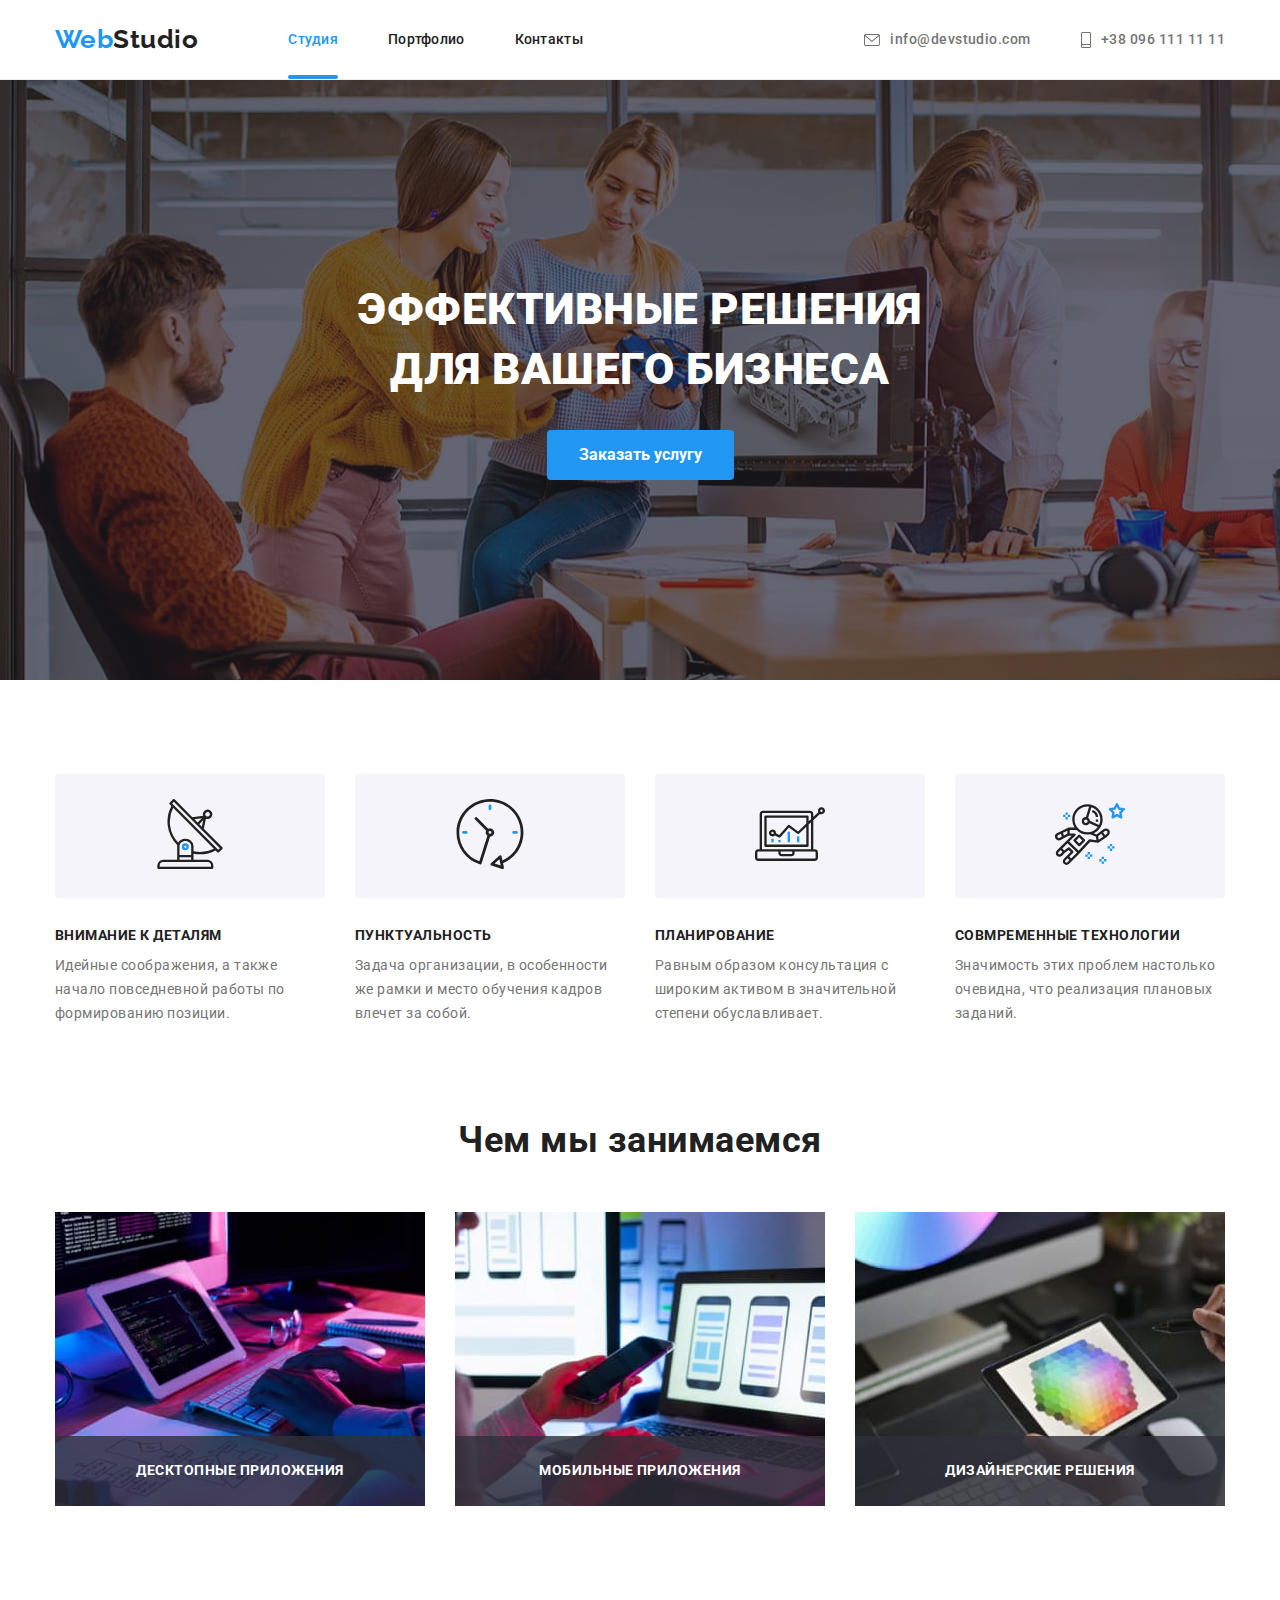
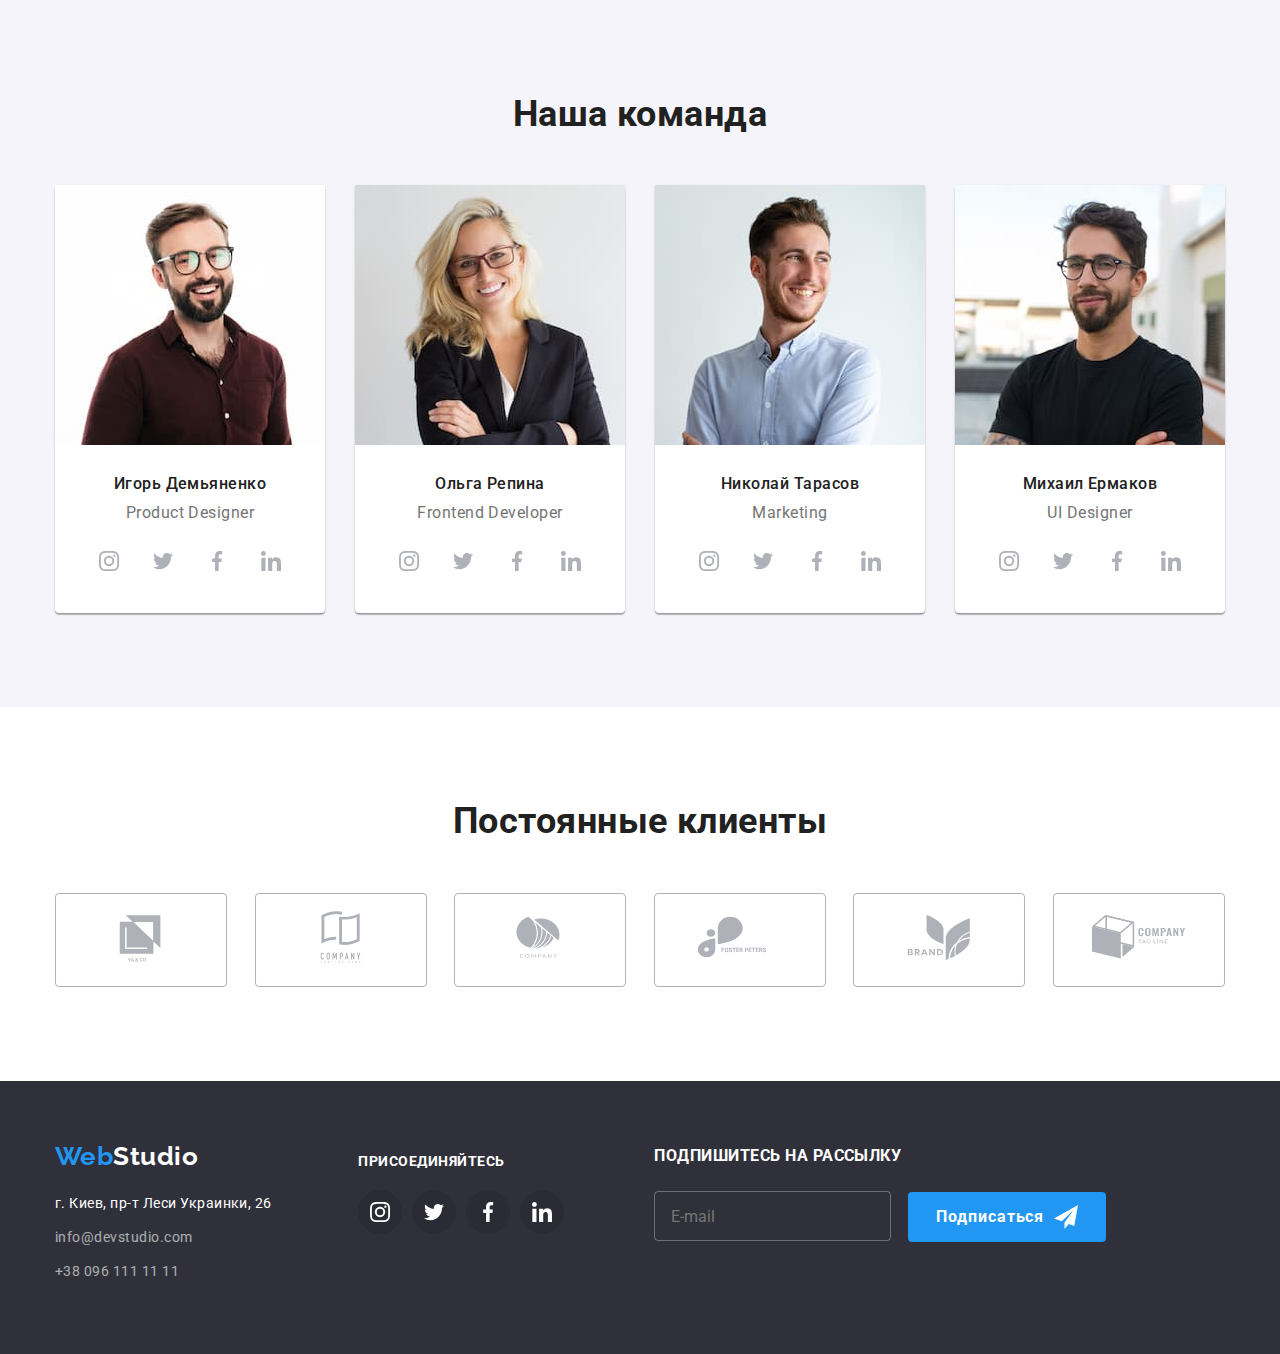
==== index.html @ 50e855e6 "first save" ====
<!DOCTYPE html>
<html lang="en">
  <head>
    <meta charset="UTF-8" />
    <meta http-equiv="X-UA-Compatible" content="IE=edge" />
    <meta name="viewport" content="width=device-width, initial-scale=1.0" />
    <title>WebStudio</title>
    <link
      rel="stylesheet"
      href="https://cdnjs.cloudflare.com/ajax/libs/modern-normalize/1.0.0/modern-normalize.css"
    />
    <link rel="preconnect" href="https://fonts.gstatic.com" />
    <link
      href="https://fonts.googleapis.com/css2?family=Raleway:wght@700&family=Roboto:wght@400;500;700;900&display=swap"
      rel="stylesheet"
    />
    <link rel="stylesheet" href="./css/styles.css" />
  </head>

  <body>
    <!--головна частина-->
    <header class="header-line">
      <div class="container main-menu">
        <a class="logo" href="#"><span class="web">Web</span>Studio</a>
        <nav class="menu">
          <ul class="list">
            <li class="item">
              <a href="./index.html" class="link active">Студия</a>
            </li>
            <li class="item">
              <a href="./portfolio.html" class="link">Портфолио</a>
            </li>
            <li class="item"><a href="#" class="link">Контакты</a></li>
          </ul>
        </nav>
        <div class="auth-menu">
          <ul class="list">
            <li class="item contact-icon">
              <a href="mailto:info@devstudio.com" class="contacts">
                <svg class="mail-icon">
                <use href="./img/icons.svg#mail"></use>
              </svg>
                info@devstudio.com</a
              >
            </li>
            <li class="item contact-icon">
              <a href="tel:+380961111111" class="contacts">
                <svg class="phone-icon">
                <use href="./img/icons.svg#smartphone"></use>
              </svg>
                +38 096 111 11 11</a
              >
            </li>
          </ul>
        </div>
      </div>
    </header>
    <!--основний блок-->
    <main>
      <section class="business">
        <div class="container ">
          <h1 class="business-title">
            Эффективные решения<br />для вашего бизнеса
          </h1>
          <button data-modal-open type="button" class="button">Заказать услугу</button>
        </div>
      </section>
      <section class="section specifics">
        <div class="container">
          <ul class="list">
            <li class="item">
              <div class="specifics-block">
                <svg class="specifics-icon">
                  <use href="./img/icons.svg#antenna-1"></use>
                </svg>
              </div>
              <h3 class="specifics-title">Внимание к деталям</h3>
              <p class="specifics-subtext">
                Идейные соображения, а также начало повседневной работы по
                формированию позиции.
              </p>
            </li>
            <li class="item">
              <div class="specifics-block">
                <svg class="specifics-icon">
                  <use href="./img/icons.svg#clock-1"></use>
                </svg>
              </div>
              <h3 class="specifics-title">Пунктуальность</h3>
              <p class="specifics-subtext">
                Задача организации, в особенности же рамки и место обучения
                кадров влечет за собой.
              </p>
            </li>
            <li class="item">
              <div class="specifics-block">
                <svg class="specifics-icon">
                  <use href="./img/icons.svg#diagram-1"></use>
                </svg>
              </div>
              <h3 class="specifics-title">Планирование</h3>
              <p class="specifics-subtext">
                Равным образом консультация с широким активом в значительной
                степени обуславливает.
              </p>
            </li>
            <li class="item">
              <div class="specifics-block">
                <svg class="specifics-icon">
                  <use href="./img/icons.svg#astronaut1"></use>
                </svg>
              </div>
              <h3 class="specifics-title">Совмременные технологии</h3>
              <p class="specifics-subtext">
                Значимость этих проблем настолько очевидна, что реализация
                плановых заданий.
              </p>
            </li>
          </ul>
        </div>
      </section>
      <!-- Чем занимаемся -->
      <section class="section">
        <div class="container">
          <h2 class="subhead">Чем мы занимаемся</h2>
          <ul class="list activity">
            <li class="item activity-block">
              <a href="#" class="link ">
                <img src="./img/studio/img.jpg" alt="pc" width="370" />
                <p class="activity-content">Десктопные приложения</p>
              </a>
            </li>
            <li class="item activity-block">
              <a href="#"
                ><img src="./img/studio/img(1).jpg" alt="smart" width="370" />
                <p class="activity-content">Мобильные приложения</p>
              </a>
            </li>
            <li class="item activity-block">
              <a href="#"
                ><img src="./img/studio/img(2).jpg" alt="ipad" width="370" />
                <p class="activity-content">Дизайнерские решения</p>
              </a>
            </li>
          </ul>
        </div>
      </section>
      <!--команда-->
      <section class="section team">
        <div class="container">
          <h2 class="subhead">Наша команда</h2>
          <ul class="list">
            <li class="item">
              <img
                src="./img/studio/gosha.jpg"
                alt="Игорь Демьяненко"
                width="270"
              />
              <h3 class="name-player">Игорь Демьяненко</h3>
              <p class="profession">Product Designer</p>
              <ul class="list team-network">
                <li class="player-network">
                  <a href="#" class="link-icon">
                    <svg class="icon-network">
                      <use href="./img/icons.svg#instagram"></use>
                    </svg>
                  </a>
                </li>
                <li class="player-network">
                  <a href="#" class="link-icon">
                    <svg class="icon-network">
                      <use href="./img/icons.svg#twitter"></use>
                    </svg>
                  </a>
                </li>
                <li class="player-network">
                  <a href="#" class="link-icon">
                    <svg class="icon-network">
                      <use href="./img/icons.svg#facebook"></use>
                    </svg>
                  </a>
                </li>
                <li class="player-network">
                  <a href="#" class="link-icon">
                    <svg class="icon-network">
                      <use href="./img/icons.svg#linkedin"></use>
                    </svg>
                    </a>
                </li>
              </ul>
            </li>
            <li class="item">
              <img src="./img/studio/olga.jpg" alt="Ольга Репина" width="270" />
              <h3 class="name-player">Ольга Репина</h3>
              <p class="profession">Frontend Developer</p>
              <ul class="list team-network">
                <li class="player-network">
                  <a href="#" class="link-icon">
                    <svg class="icon-network">
                      <use href="./img/icons.svg#instagram"></use>
                    </svg>
                  </a>
                </li>
                <li class="player-network">
                  <a href="#" class="link-icon">
                    <svg class="icon-network">
                      <use href="./img/icons.svg#twitter"></use>
                    </svg>
                  </a>
                </li>
                <li class="player-network">
                  <a href="#" class="link-icon">
                    <svg class="icon-network">
                      <use href="./img/icons.svg#facebook"></use>
                    </svg>
                  </a>
                </li>
                <li class="player-network">
                  <a href="#" class="link-icon">
                    <svg class="icon-network">
                      <use href="./img/icons.svg#linkedin"></use>
                    </svg>
                    </a>
                </li>
              </ul>
            </li>
            <li class="item">
              <img
                src="./img/studio/nikolay.jpg"
                alt="Николай Тарасов"
                width="270"
              />
              <h3 class="name-player">Николай Тарасов</h3>
              <p class="profession">Marketing</p>
              <ul class="list team-network">
                <li class="player-network">
                  <a href="#" class="link-icon">
                    <svg class="icon-network">
                      <use href="./img/icons.svg#instagram"></use>
                    </svg>
                  </a>
                </li>
                <li class="player-network">
                  <a href="#" class="link-icon">
                    <svg class="icon-network">
                      <use href="./img/icons.svg#twitter"></use>
                    </svg>
                  </a>
                </li>
                <li class="player-network">
                  <a href="#" class="link-icon">
                    <svg class="icon-network">
                      <use href="./img/icons.svg#facebook"></use>
                    </svg>
                  </a>
                </li>
                <li class="player-network">
                  <a href="#" class="link-icon">
                    <svg class="icon-network">
                      <use href="./img/icons.svg#linkedin"></use>
                    </svg>
                    </a>
                </li>
              </ul>
            </li>
            <li class="item">
              <img
                src="./img/studio/mikhail.jpg"
                alt="Михаил Ермаков"
                width="270"
              />
              <h3 class="name-player">Михаил Ермаков</h3>
              <p class="profession">UI Designer</p>
              <ul class="list team-network">
                <li class="player-network">
                  <a href="#" class="link-icon">
                    <svg class="icon-network">
                      <use href="./img/icons.svg#instagram"></use>
                    </svg>
                  </a>
                </li>
                <li class="player-network">
                  <a href="#" class="link-icon">
                    <svg class="icon-network">
                      <use href="./img/icons.svg#twitter"></use>
                    </svg>
                  </a>
                </li>
                <li class="player-network">
                  <a href="#" class="link-icon">
                    <svg class="icon-network">
                      <use href="./img/icons.svg#facebook"></use>
                    </svg>
                  </a>
                </li>
                <li class="player-network">
                  <a href="#" class="link-icon">
                    <svg class="icon-network">
                      <use href="./img/icons.svg#linkedin"></use>
                    </svg>
                    </a>
                </li>
              </ul>
            </li>
          </ul>
        </div>
      </section>
      <!-- парнтеры -->
      <section class="section">
        <h2 class="subhead">Постоянные клиенты</h2>
        <div class="container">
          <ul class="list partners">
            <li class="partners-box">
              <a href="#" class="partners-link-icon">
                <svg class="partners-icon">
                  <use href="./img/icons.svg#yaco"></use>
                </svg>
              </a>
            </li>
            <li class="partners-box">
              <a href="#" class="partners-link-icon">
                <svg class="partners-icon">
                  <use href="./img/icons.svg#companytag"></use>
                </svg>
              </a>
            </li>
            <li class="partners-box">
              <a href="#" class="partners-link-icon">
                <svg class="partners-icon">
                  <use href="./img/icons.svg#company"></use>
                </svg>
              </a>
            </li>
            <li class="partners-box">
              <a href="#" class="partners-link-icon">
                <svg class="partners-icon">
                  <use href="./img/icons.svg#foster"></use>
                </svg>
              </a>
            </li>
            <li class="partners-box">
              <a href="#" class="partners-link-icon">
                <svg class="partners-icon">
                  <use href="./img/icons.svg#brand"></use>
                </svg>
              </a>
            </li>
            <li class="partners-box">
              <a href="#" class="partners-link-icon">
                <svg class="partners-icon">
                  <use href="./img/icons.svg#tagline"></use>
                </svg>
              </a>
            </li>
          </ul>
        </div>
      </section>
    </main>
    <footer class="footer">
      <div class="container">
        <div class="footer-address">
        <a class="logo" href="#"
          ><span class="web">Web</span><span class="studio">Studio</span>
        </a>
        <address class="address">
          <p>г. Киев, пр-т Леси Украинки, 26</p>
        </address>
        <ul class="list">
          <li class="item">
            <a href="mailto:info@devstudio.com" class="footer-contacts"
              >info@devstudio.com</a
            >
          </li>
          <li class="item">
            <a href="tel:+380961111111" class="footer-contacts"
              >+38 096 111 11 11</a
            >
          </li>
        </ul>
      </div>
      <div class="footer-icon">
        <h5 class="footer-subhead">Присоединяйтесь</h3>
          <ul class="list footer-network">
            <li class="footer-box">
              <a href="#" class="footer-link-icon">
            <svg class="icon-network">
              <use href="./img/icons.svg#instagram"></use>
            </svg>
          </a>
            </li>
            <li class="footer-box">
              <a href="#" class="footer-link-icon">
            <svg class="icon-network">
              <use href="./img/icons.svg#twitter"></use>
            </svg>
          </a>
            </li>
            <li class="footer-box">
              <a href="#" class="footer-link-icon">
            <svg class="icon-network">
              <use href="./img/icons.svg#facebook"></use>
            </svg>
          </a>
            </li>
            <li class="footer-box">
              <a href="#" class="footer-link-icon">
            <svg class="footer-icon-network">
              <use href="./img/icons.svg#linkedin"></use>
            </svg>
          </a>
            </li>
          </ul>
         </div>
         <form class="footer-form">
           <h3 class="footer-form-title">Подпишитесь на рассылку</h3>
           <input type="text" name="subscribe" placeholder="E-mail" class="footer-input">
           <button type="submit" class="footer-button">Подписаться
             <svg class="footer-button-icon">
               <use href="./img/icons.svg#icon-send"></use>
             </svg>
           </button>
         </form>
      </div>
    </footer>
    <!-- Modal Window -->
    <div class="backdrop is-hidden" data-modal>
      <div class="modal">
        <button data-modal-close type="button" class="modal-button">
          <svg class="modal-icon">
          <use href="./img/icons.svg#icon-close"></use>
          </svg>
        </button>
      
      <form class="form">
        <h3 class="form-title">Оставьте свои данные, мы вам перезвоним</h3>
        <div class="form-field">
        <label for="name" class="form-label">Имя</label>
        <input type="text" name="Имя" id="name" class="form-input" required>
        <span class="form-img">
          <svg class="form-icon">
            <use href="./img/icons.svg#form-person"></use>
          </svg>
        </span>
        </div>
        <div class="form-field">
          <label for="phone" class="form-label">Телефон</label>
        <input type="tel" name="Телефон" id="phone" class="form-input" required>
        <span class="form-img">
          <svg class="form-icon">
            <use href="./img/icons.svg#form-phone"></use>
          </svg>
        </span>
        </div>
        <div class="form-field">      
         <label for="email" class="form-label">Почта</label>
        <input type="email" name="Почта" id="email" class="form-input" required>
        <span class="form-img">
          <svg class="form-icon">
            <use href="./img/icons.svg#form-email"></use>
          </svg>
        </span>
        </div>
        <div class="form-field">
          <label for="comments" class="form-label">Комментарий</label>
         <textarea name="comments" id="comments" rows="5" placeholder="Введите текст" class="form-textarea"></textarea> 
        </div>
        <div class="form-checkbox">
          <label class="mailing">
          <input type="checkbox" class="checkbox" required>
          <span class="img-check">
          <svg class="icon-check">
            <use href="./img/icons.svg#icon-check"></use>
          </svg></span>
            Соглашаюсь с рассылкой и принимаю &nbsp;
          </label>
          <a href="#" class="contract">Условия договора</a>
        </div>
        <div class="form-button">
        <button type="submit" class="form-submit">Отправить</button>
      </div>
        </div>
      </form>
    </div>
    <script src="./js/modal.js"></script>
  </body>
</html>
---- css/styles.css ----
:root {
  --primary-text-color: #212121;
  --secondary-text-color: #757575;
  --third-color: #2196f3;
  --auxiliary-color: #f5f4fa;
  --background-color: #2f303a;
  --cheaf-color: #ffffff;
  --header-line: #eeeeee;
  --box-shadow: 0px 1px 3px rgba(0, 0, 0, 0.12), 0px 1px 1px rgba(0, 0, 0, 0.14),
    0px 2px 1px rgba(0, 0, 0, 0.2);
  --icons-color: #afb1b8;
  --form-border: rgba(33, 33, 33, 0.2);
}
body {
  background-color: var(--cheaf-color);
  color: var(--primary-text-color);
  font-family: Roboto, sans-serif;
  letter-spacing: 0.03em;
}
h1,
h2,
h3,
h4,
h5,
p {
  padding: 0;
  margin: 0;
}
img {
  display: block;
}
.header-line {
  border-bottom: 1px solid var(--header-line);
  padding-top: 24px;
  padding-bottom: 24px;
}

.list {
  padding: 0;
  margin: 0;
  list-style: none;
}
.container {
  padding-right: 15px;
  padding-left: 15px;
  width: 1200px;
  margin: 0 auto;

  /* outline: 2px solid red; */
}
/* heder */
.main-menu {
  display: flex;
  align-items: center;
}
.logo {
  margin-right: 90px;
  font-family: Raleway, sans-serif;
  color: var(--primary-text-color);
  font-size: 26px;
  font-weight: 700;
  line-height: 1.2;
  text-decoration: none;
}
.web {
  color: var(--third-color);
}
.menu .list,
.auth-menu .list {
  display: flex;
}
.menu .item,
.auth-menu .item:not(:last-child) {
  margin-right: 50px;
}

.auth-menu {
  margin-left: auto;
}
.menu .link {
  position: relative;
  padding-bottom: 32px;

  color: var(--primary-text-color);
  font-weight: 500;
  font-size: 14px;
  line-height: 1.14;
  letter-spacing: 0.02em;
  text-decoration: none;

  transition: color 250ms cubic-bezier(0.4, 0, 0.2, 1);
}
.menu .link:hover,
.menu .link:focus {
  color: var(--third-color);
}
.menu .active {
  color: var(--third-color);
}

.menu .active::after {
  display: block;
  position: absolute;
  bottom: 0;
  left: 0px;

  content: "";
  width: 100%;
  height: 4px;
  background-color: var(--third-color);
  border-radius: 2px;
}
.contacts {
  display: flex;
  align-items: center;
  color: var(--secondary-text-color);
  font-weight: 500;
  font-size: 14px;
  line-height: 1.14;
  letter-spacing: 0.02;
  text-decoration: none;
  transition: color 250ms cubic-bezier(0.4, 0, 0.2, 1);
}
.contacts:hover,
.contacts:focus {
  color: var(--third-color);
}
.contact-icon {
  display: flex;
  fill: var(--secondary-text-color);
}
.mail-icon {
  display: block;
  margin-right: 10px;
  width: 16px;
  height: 12px;
}
.phone-icon {
  display: block;
  margin-right: 10px;
  width: 10px;
  height: 16px;
}
.contact-icon .contacts:hover,
.contact-icon .contacts:focus {
  fill: var(--third-color);
}
/* Footer end */
/* main section */
/* Business section */
.business {
  padding-top: 200px;
  padding-bottom: 200px;
  background-color: var(--background-color);
  text-align: center;
  background-image: linear-gradient(
      rgba(47, 48, 58, 0.4),
      rgba(47, 48, 58, 0.4)
    ),
    url("../img/studio/hero.jpg");
  background-size: cover;
  max-width: 1600px;
  margin: auto;
}
.business-title {
  color: var(--cheaf-color);
  font-weight: 900;
  font-size: 44px;
  line-height: 1.36;
  text-transform: uppercase;
  padding-bottom: 30px;
}

.button {
  padding: 10px 32px;
  color: var(--cheaf-color);
  background-color: var(--third-color);
  font-weight: 700;
  font-size: 16px;
  line-height: 1.87;
  cursor: pointer;
  border: none;
  border-radius: 4px;
}
/* Business section end */
.section {
  padding-top: 94px;
  padding-bottom: 94px;
}
.section ul {
  display: flex;
}

.section .item:not(:last-child) {
  margin-right: 30px;
}
/* Specifics */
.specifics {
  margin-bottom: -94px;
}
.specifics-block {
  display: block;
  background-color: var(--auxiliary-color);
  text-align: center;
  border-radius: 4px;
  padding: 25px 100px;
  margin-bottom: 30px;
}
.specifics-icon {
  width: 70px;
  height: 70px;
}

.specifics-title {
  padding-bottom: 10px;
  font-size: 14px;
  line-height: 1.14;
  text-transform: uppercase;
}
.specifics-subtext {
  color: var(--secondary-text-color);
  font-size: 14px;
  line-height: 1.71;
}
/* Specifics end */
/* Activity section */
.activity .link {
  margin: 0;
  padding: 0;
  text-decoration: none;
}
.activity {
}
.activity-block {
  position: relative;
}
.activity-content {
  display: block;
  position: absolute;
  bottom: 0;
  left: 0;
  width: 100%;

  background-color: rgba(47, 48, 58, 0.8);
  color: var(--cheaf-color);
  font-weight: 700;
  font-size: 14px;
  line-height: 1.14;

  text-transform: uppercase;
  text-align: center;
  padding-top: 27px;
  padding-bottom: 27px;
}

.subhead {
  font-size: 36px;
  line-height: 1.16;
  text-align: center;
  margin-bottom: 50px;
}
/* Team */
.team {
  background-color: var(--auxiliary-color);
}
.team .item {
  background-color: var(--cheaf-color);
  box-shadow: var(--box-shadow);

  border-radius: 4px;
}

.name-player {
  padding-top: 30px;
  padding-bottom: 10px;
  font-weight: 500;
  font-size: 16px;
  line-height: 1.18;
  text-align: center;
}
.profession {
  padding-bottom: 16px;

  color: var(--secondary-text-color);
  font-size: 16px;
  line-height: 1.18;
  text-align: center;
}
.team-network {
  margin-left: 32px;
  margin-right: 32px;
  margin-bottom: 30px;
  justify-content: space-between;
}
.player-network {
  display: flex;
}

.icon-network {
  width: 20px;
  height: 20px;
  margin: 12px;
}
.player-network .link-icon:hover,
.player-network .link-icon:focus {
  background-color: var(--third-color);
  fill: var(--cheaf-color);
}
.link-icon {
  display: block;
  text-decoration: none;
  width: 44px;
  height: 44px;
  border-radius: 50%;
  fill: var(--icons-color);
  transition: background-color 250ms cubic-bezier(0.4, 0, 0.2, 1),
    fill 250ms cubic-bezier(0.4, 0, 0.2, 1);
}

/* Team end */
/* Partners */
.partners {
  justify-content: space-between;
}
.partners-box {
  border: 1px solid var(--icons-color);
  border-radius: 4px;
}
.partners-icon {
  width: 106px;
  height: 60px;
}
.partners-box .partners-link-icon:hover,
.partners-box .partners-link-icon:focus {
  fill: var(--third-color);
}
.partners-link-icon {
  display: block;
  text-decoration: none;
  fill: var(--icons-color);
  padding: 14px 32px;
  transition: fill 250ms cubic-bezier(0.4, 0, 0.2, 1);
}
/* END partners */
/* footer */
.footer {
  background-color: var(--background-color);
}
.footer .container {
  display: flex;
  padding-top: 60px;
  padding-bottom: 60px;
}
.footer-adderess {
}
.footer .item {
  padding-bottom: 10px;
}
.footer-contacts {
  color: var(--cheaf-color);
  opacity: 0.6;
  font-size: 14px;
  line-height: 1.71;
  text-decoration: none;
}
.address {
  padding-top: 20px;
  padding-bottom: 10px;
  font-style: normal;
  color: var(--cheaf-color);
  font-size: 14px;
  line-height: 1.71;
  text-decoration: none;
}
.studio {
  color: var(--cheaf-color);
}
.footer-icon {
  margin-top: 12px;
  margin-left: 70px;
}
.footer-subhead {
  color: var(--cheaf-color);
  font-size: 14px;
  line-height: 1.17;
  margin-bottom: 20px;
  text-transform: uppercase;
}
.footer-network {
  display: flex;
  justify-content: space-between;
}
.footer-box {
  width: 44px;
  height: 44px;
  border-radius: 50%;
  background-color: rgba(0, 0, 0, 0.1);
  fill: var(--cheaf-color);
}
.footer-box:not(:last-child) {
  margin-right: 10px;
}
.footer-icon-network {
  width: 20px;
  height: 20px;
  margin: 12px;
}
.footer-link-icon {
  display: block;
  width: 44px;
  height: 44px;
  border-radius: 50%;
  text-decoration: none;
  fill: var(--cheaf-color);
  transition: background-color 250ms cubic-bezier(0.4, 0, 0.2, 1);
}
.footer-box .footer-link-icon:hover,
.footer-box .footer-link-icon:focus {
  background-color: var(--third-color);
}
.footer-form {
  margin-left: 90px;
}
.footer-form-title {
  padding-bottom: 20px;
  color: var(--cheaf-color);
  font-size: 16px;
  line-height: 1.87;
  text-transform: uppercase;
}
.footer-input {
  padding: 15px 16px;
  height: 50px;
  border: 1px solid rgba(255, 255, 255, 0.3);
  border-radius: 4px;
  background: transparent;
}
.footer-input:focus {
  outline: none;
  color: var(--secondary-text-color);
}
.footer-input:not(:placeholder-shown) {
  color: var(--secondary-text-color);
}
.footer-button {
  display: inline-flex;

  margin-left: 12px;
  padding: 10px 28px;
  color: var(--cheaf-color);
  background-color: var(--third-color);
  font-weight: 700;
  font-size: 16px;
  line-height: 1.87;
  letter-spacing: 0.06em;
  cursor: pointer;
  border: none;
  border-radius: 4px;
  align-items: center;
}
.footer-button-icon {
  width: 24px;
  height: 24px;
  margin-left: 10px;
}
/*  portfolio */
.filters .container {
  text-align: center;
  padding-bottom: 50px;
}

.name-projects {
  font-size: 18px;
  line-height: 2;
}
.categories-projects {
  color: var(--secondary-text-color);
  font-size: 16px;
  line-height: 1.87;
}
.buttons-portfolio {
  padding: 6px 22px;
  color: var(--primary-text-color);
  background-color: var(--auxiliary-color);
  font-weight: 500;
  font-size: 16px;
  line-height: 1.62;
  cursor: pointer;
  border: none;
  border-radius: 4px;
  transition: background-color 250ms cubic-bezier(0.4, 0, 0.2, 1),
    color 250ms cubic-bezier(0.4, 0, 0.2, 1);
}
.buttons-portfolio:hover,
.buttons-portfolio:focus {
  background-color: var(--third-color);
  color: var(--cheaf-color);
}

.filters-block {
  flex-wrap: wrap;
  flex-basis: calc(100% / 3 - 60px);
  margin-right: -30px;
}
.filters-element {
  margin-bottom: 30px;
  margin-right: 30px;
  transition: box-shadow 250ms cubic-bezier(0.4, 0, 0.2, 1);
}

.filters-photo {
  position: relative;
  overflow: hidden;
}

.filters-subtext {
  position: absolute;
  content: "";
  top: 0;
  left: 0;
  width: 100%;
  height: 100%;

  color: var(--cheaf-color);
  background-color: var(--third-color);
  font-size: 18px;
  line-height: 1.55;
  padding: 63px 24px;
  transform: translateY(100%);
  transition: transform 250ms cubic-bezier(0.4, 0, 0.2, 1);
  overflow: auto;
}
.filters-link {
  text-decoration: none;
  color: var(--primary-text-color);
}

.filters-link:hover .filters-subtext,
.filters-link:focus .filters-subtext {
  opacity: 0.9;
  transform: translateY(0);
}

.filters-element:hover,
.filters-element:focus {
  box-shadow: 0px 1px 1px rgba(0, 0, 0, 0.12), 0px 4px 4px rgba(0, 0, 0, 0.06),
    1px 4px 6px rgba(0, 0, 0, 0.16);
}

.filters-element:nth-last-child(-n + 3) {
  margin-bottom: -30px;
}

.filters-content {
  padding: 20px 24px;
  border-right: 1px solid var(--header-line);
  border-bottom: 1px solid var(--header-line);
  border-left: 1px solid var(--header-line);
}
/* Modal window */
.backdrop {
  position: fixed;
  top: 0;
  left: 0;
  width: 100%;
  height: 100%;
  z-index: 30;
  background-color: rgba(0, 0, 0, 0.2);
  transition: opacity 500ms cubic-bezier(0.4, 0, 0.2, 1),
    visibility 500ms cubic-bezier(0.4, 0, 0.2, 1);
}
.backdrop.is-hidden {
  opacity: 0;
  visibility: hidden;
  pointer-events: none;
}
.modal {
  position: absolute;
  top: 50%;
  left: 50%;
  transform: translate(-50%, -50%);
  min-width: 528px;
  /* min-height: 581px; */
  background-color: var(--cheaf-color);
  border-radius: 4px;
}
.modal-icon {
  display: block;
  width: 18px;
  height: 18px;
}
.modal-button:hover {
  fill: var(--third-color);
}
.modal-button {
  position: absolute;
  top: 8px;
  right: 8px;
  cursor: pointer;

  padding: 6px;
  border-radius: 50%;
  text-align: center;
  background-color: var(--cheaf-color);
  border-color: rgba(0, 0, 0, 0.1);
  transition: fill 250ms cubic-bezier(0.4, 0, 0.2, 1);
}
/* End Modal window */
/* Form */
.form {
  width: 100%;
  margin: 0 auto;
  padding: 40px;
}
.form-title {
  font-size: 20px;
  line-height: 1.15;
  text-align: center;
  margin-bottom: 10px;
}
.form-label {
  margin-bottom: 4px;
  font-size: 12px;
  line-height: 1.16;
  letter-spacing: 0.01em;
  color: var(--secondary-text-color);
}
.form-field {
  display: flex;
  flex-direction: column;
  position: relative;
  width: 100%;
  margin-bottom: 10px;
}
.form-input {
  height: 40px;
  border: 1px solid var(--form-border);
  border-radius: 4px;
  padding-left: 40px;
  transition: border-color 250ms cubic-bezier(0.4, 0, 0.2, 1);
}
.form-icon {
  position: absolute;
  top: 50%;
  left: 12px;
  width: 18px;
  height: 18px;
}
.form-input:focus {
  border-color: var(--third-color);
  outline: none;
}
.form-input:focus + .form-img {
  fill: var(--third-color);
}
.form-textarea {
  padding: 12px 16px;
  font-size: 12px;
  line-height: 1.16;
  letter-spacing: 0.01em;
  border: 1px solid var(--form-border);
  border-radius: 4px;
  resize: none;
  transition: border-color 250ms cubic-bezier(0.4, 0, 0.2, 1);
}
.form-textarea::placeholder {
  color: rgba(117, 117, 117, 0.5);
}
.form-textarea:focus {
  border-color: var(--third-color);
  outline: none;
}
.form-textarea:not(:placeholder-shown) {
  color: var(--primary-text-color);
}
.form-checkbox {
  display: flex;
  font-size: 14px;
  line-height: 1.71px;
  margin-bottom: 30px;
  align-items: center;
}
.img-check {
  display: inline-block;
  margin-right: 7px;
  border: 1px solid var(--form-border);
  border-radius: 2px;
  transition: outline 250ms cubic-bezier(0.4, 0, 0.2, 1);
}
.icon-check {
  width: 16px;
  height: 15px;
}
.checkbox:checked ~ .img-check {
  border-color: var(--third-color);
  background-color: var(--third-color);
}
.checkbox:focus ~ .img-check {
  outline: 1px solid var(--third-color);
}
.checkbox {
  margin-right: 10px;
  appearance: none;
}
.mailing {
  display: flex;
  align-items: center;
  color: var(--secondary-text-color);
}
.contract {
  margin: 0;
  padding: 0;
  font-size: 14px;
  line-height: 1.71px;
  color: var(--third-color);
}
/* .contract:focus {
  border: 1px solid var(--third-color);
  outline: none;
} */
.form-button {
  text-align: center;
}
.form-submit {
  padding: 10px 55px;
  color: var(--cheaf-color);
  background-color: var(--third-color);
  font-weight: 700;
  font-size: 16px;
  line-height: 1.87;
  letter-spacing: 0.06em;
  cursor: pointer;
  border: none;
  border-radius: 4px;
}
/* END Form */
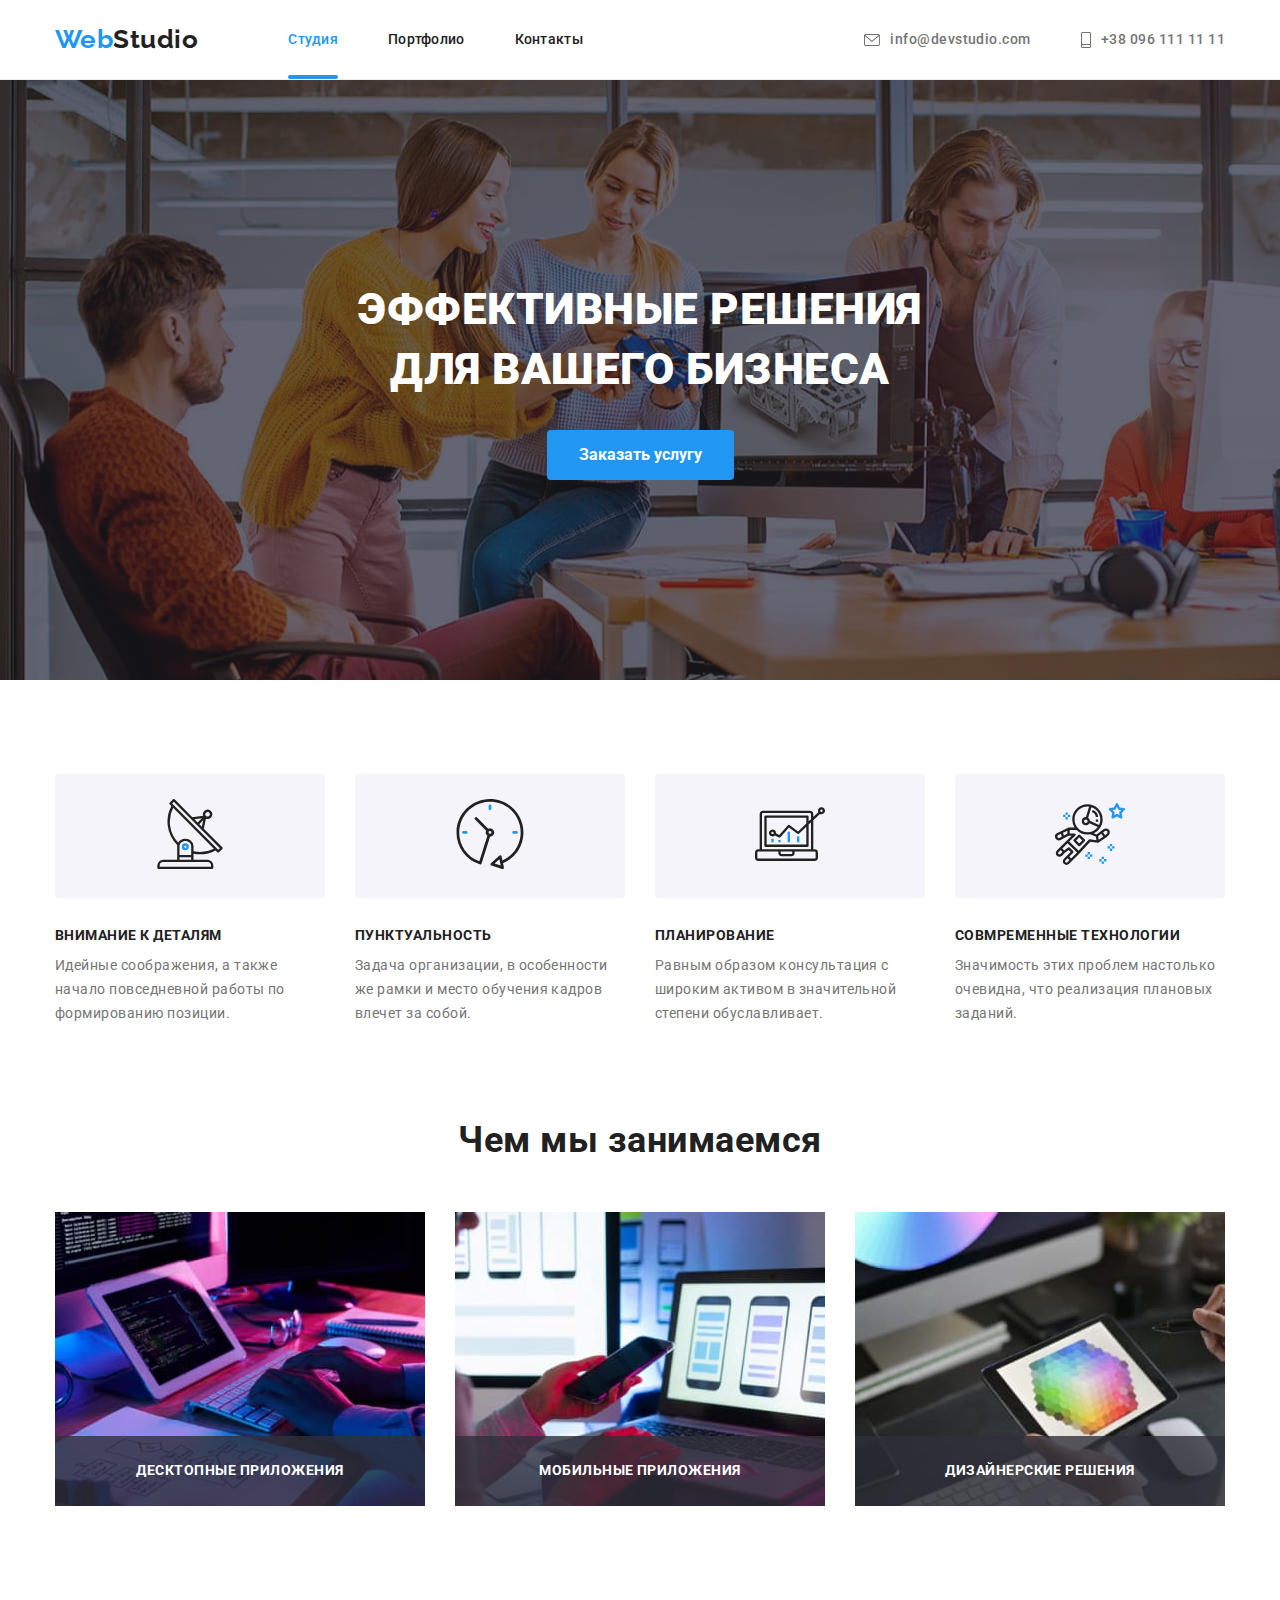
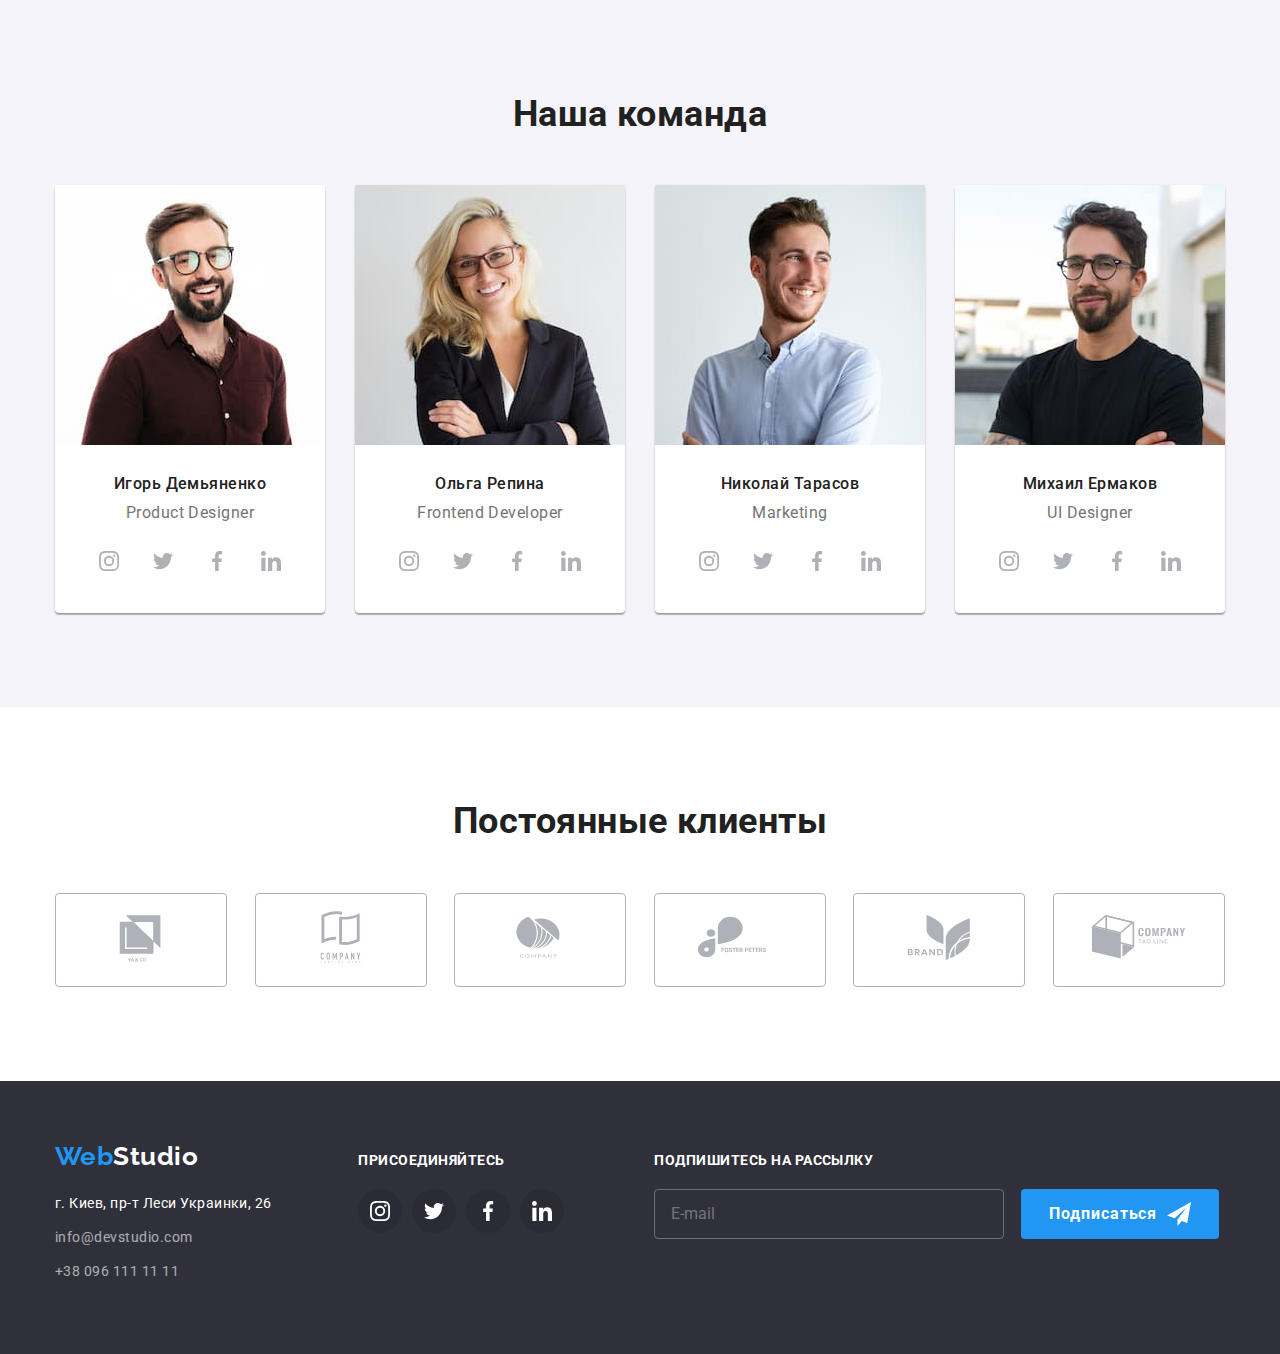
==== commit 65109913: "third save" ====
--- a/index.html
+++ b/index.html
@@ -1,486 +1,519 @@
 <!DOCTYPE html>
 <html lang="en">
-  <head>
-    <meta charset="UTF-8" />
-    <meta http-equiv="X-UA-Compatible" content="IE=edge" />
-    <meta name="viewport" content="width=device-width, initial-scale=1.0" />
-    <title>WebStudio</title>
-    <link
-      rel="stylesheet"
-      href="https://cdnjs.cloudflare.com/ajax/libs/modern-normalize/1.0.0/modern-normalize.css"
-    />
-    <link rel="preconnect" href="https://fonts.gstatic.com" />
-    <link
-      href="https://fonts.googleapis.com/css2?family=Raleway:wght@700&family=Roboto:wght@400;500;700;900&display=swap"
-      rel="stylesheet"
-    />
-    <link rel="stylesheet" href="./css/styles.css" />
-  </head>
+	<head>
+		<meta charset="UTF-8" />
+		<meta http-equiv="X-UA-Compatible" content="IE=edge" />
+		<meta name="viewport" content="width=device-width, initial-scale=1.0" />
+		<title>WebStudio</title>
+		<link
+			rel="stylesheet"
+			href="https://cdnjs.cloudflare.com/ajax/libs/modern-normalize/1.0.0/modern-normalize.css"
+		/>
+		<link rel="preconnect" href="https://fonts.gstatic.com" />
+		<link
+			href="https://fonts.googleapis.com/css2?family=Raleway:wght@700&family=Roboto:wght@400;500;700;900&display=swap"
+			rel="stylesheet"
+		/>
+		<link rel="stylesheet" href="./css/styles.css" />
+	</head>
 
-  <body>
-    <!--головна частина-->
-    <header class="header-line">
-      <div class="container main-menu">
-        <a class="logo" href="#"><span class="web">Web</span>Studio</a>
-        <nav class="menu">
-          <ul class="list">
-            <li class="item">
-              <a href="./index.html" class="link active">Студия</a>
-            </li>
-            <li class="item">
-              <a href="./portfolio.html" class="link">Портфолио</a>
-            </li>
-            <li class="item"><a href="#" class="link">Контакты</a></li>
-          </ul>
-        </nav>
-        <div class="auth-menu">
-          <ul class="list">
-            <li class="item contact-icon">
-              <a href="mailto:info@devstudio.com" class="contacts">
-                <svg class="mail-icon">
-                <use href="./img/icons.svg#mail"></use>
-              </svg>
-                info@devstudio.com</a
-              >
-            </li>
-            <li class="item contact-icon">
-              <a href="tel:+380961111111" class="contacts">
-                <svg class="phone-icon">
-                <use href="./img/icons.svg#smartphone"></use>
-              </svg>
-                +38 096 111 11 11</a
-              >
-            </li>
-          </ul>
-        </div>
-      </div>
-    </header>
-    <!--основний блок-->
-    <main>
-      <section class="business">
-        <div class="container ">
-          <h1 class="business-title">
-            Эффективные решения<br />для вашего бизнеса
-          </h1>
-          <button data-modal-open type="button" class="button">Заказать услугу</button>
-        </div>
-      </section>
-      <section class="section specifics">
-        <div class="container">
-          <ul class="list">
-            <li class="item">
-              <div class="specifics-block">
-                <svg class="specifics-icon">
-                  <use href="./img/icons.svg#antenna-1"></use>
-                </svg>
-              </div>
-              <h3 class="specifics-title">Внимание к деталям</h3>
-              <p class="specifics-subtext">
-                Идейные соображения, а также начало повседневной работы по
-                формированию позиции.
-              </p>
-            </li>
-            <li class="item">
-              <div class="specifics-block">
-                <svg class="specifics-icon">
-                  <use href="./img/icons.svg#clock-1"></use>
-                </svg>
-              </div>
-              <h3 class="specifics-title">Пунктуальность</h3>
-              <p class="specifics-subtext">
-                Задача организации, в особенности же рамки и место обучения
-                кадров влечет за собой.
-              </p>
-            </li>
-            <li class="item">
-              <div class="specifics-block">
-                <svg class="specifics-icon">
-                  <use href="./img/icons.svg#diagram-1"></use>
-                </svg>
-              </div>
-              <h3 class="specifics-title">Планирование</h3>
-              <p class="specifics-subtext">
-                Равным образом консультация с широким активом в значительной
-                степени обуславливает.
-              </p>
-            </li>
-            <li class="item">
-              <div class="specifics-block">
-                <svg class="specifics-icon">
-                  <use href="./img/icons.svg#astronaut1"></use>
-                </svg>
-              </div>
-              <h3 class="specifics-title">Совмременные технологии</h3>
-              <p class="specifics-subtext">
-                Значимость этих проблем настолько очевидна, что реализация
-                плановых заданий.
-              </p>
-            </li>
-          </ul>
-        </div>
-      </section>
-      <!-- Чем занимаемся -->
-      <section class="section">
-        <div class="container">
-          <h2 class="subhead">Чем мы занимаемся</h2>
-          <ul class="list activity">
-            <li class="item activity-block">
-              <a href="#" class="link ">
-                <img src="./img/studio/img.jpg" alt="pc" width="370" />
-                <p class="activity-content">Десктопные приложения</p>
-              </a>
-            </li>
-            <li class="item activity-block">
-              <a href="#"
-                ><img src="./img/studio/img(1).jpg" alt="smart" width="370" />
-                <p class="activity-content">Мобильные приложения</p>
-              </a>
-            </li>
-            <li class="item activity-block">
-              <a href="#"
-                ><img src="./img/studio/img(2).jpg" alt="ipad" width="370" />
-                <p class="activity-content">Дизайнерские решения</p>
-              </a>
-            </li>
-          </ul>
-        </div>
-      </section>
-      <!--команда-->
-      <section class="section team">
-        <div class="container">
-          <h2 class="subhead">Наша команда</h2>
-          <ul class="list">
-            <li class="item">
-              <img
-                src="./img/studio/gosha.jpg"
-                alt="Игорь Демьяненко"
-                width="270"
-              />
-              <h3 class="name-player">Игорь Демьяненко</h3>
-              <p class="profession">Product Designer</p>
-              <ul class="list team-network">
-                <li class="player-network">
-                  <a href="#" class="link-icon">
-                    <svg class="icon-network">
-                      <use href="./img/icons.svg#instagram"></use>
-                    </svg>
-                  </a>
-                </li>
-                <li class="player-network">
-                  <a href="#" class="link-icon">
-                    <svg class="icon-network">
-                      <use href="./img/icons.svg#twitter"></use>
-                    </svg>
-                  </a>
-                </li>
-                <li class="player-network">
-                  <a href="#" class="link-icon">
-                    <svg class="icon-network">
-                      <use href="./img/icons.svg#facebook"></use>
-                    </svg>
-                  </a>
-                </li>
-                <li class="player-network">
-                  <a href="#" class="link-icon">
-                    <svg class="icon-network">
-                      <use href="./img/icons.svg#linkedin"></use>
-                    </svg>
-                    </a>
-                </li>
-              </ul>
-            </li>
-            <li class="item">
-              <img src="./img/studio/olga.jpg" alt="Ольга Репина" width="270" />
-              <h3 class="name-player">Ольга Репина</h3>
-              <p class="profession">Frontend Developer</p>
-              <ul class="list team-network">
-                <li class="player-network">
-                  <a href="#" class="link-icon">
-                    <svg class="icon-network">
-                      <use href="./img/icons.svg#instagram"></use>
-                    </svg>
-                  </a>
-                </li>
-                <li class="player-network">
-                  <a href="#" class="link-icon">
-                    <svg class="icon-network">
-                      <use href="./img/icons.svg#twitter"></use>
-                    </svg>
-                  </a>
-                </li>
-                <li class="player-network">
-                  <a href="#" class="link-icon">
-                    <svg class="icon-network">
-                      <use href="./img/icons.svg#facebook"></use>
-                    </svg>
-                  </a>
-                </li>
-                <li class="player-network">
-                  <a href="#" class="link-icon">
-                    <svg class="icon-network">
-                      <use href="./img/icons.svg#linkedin"></use>
-                    </svg>
-                    </a>
-                </li>
-              </ul>
-            </li>
-            <li class="item">
-              <img
-                src="./img/studio/nikolay.jpg"
-                alt="Николай Тарасов"
-                width="270"
-              />
-              <h3 class="name-player">Николай Тарасов</h3>
-              <p class="profession">Marketing</p>
-              <ul class="list team-network">
-                <li class="player-network">
-                  <a href="#" class="link-icon">
-                    <svg class="icon-network">
-                      <use href="./img/icons.svg#instagram"></use>
-                    </svg>
-                  </a>
-                </li>
-                <li class="player-network">
-                  <a href="#" class="link-icon">
-                    <svg class="icon-network">
-                      <use href="./img/icons.svg#twitter"></use>
-                    </svg>
-                  </a>
-                </li>
-                <li class="player-network">
-                  <a href="#" class="link-icon">
-                    <svg class="icon-network">
-                      <use href="./img/icons.svg#facebook"></use>
-                    </svg>
-                  </a>
-                </li>
-                <li class="player-network">
-                  <a href="#" class="link-icon">
-                    <svg class="icon-network">
-                      <use href="./img/icons.svg#linkedin"></use>
-                    </svg>
-                    </a>
-                </li>
-              </ul>
-            </li>
-            <li class="item">
-              <img
-                src="./img/studio/mikhail.jpg"
-                alt="Михаил Ермаков"
-                width="270"
-              />
-              <h3 class="name-player">Михаил Ермаков</h3>
-              <p class="profession">UI Designer</p>
-              <ul class="list team-network">
-                <li class="player-network">
-                  <a href="#" class="link-icon">
-                    <svg class="icon-network">
-                      <use href="./img/icons.svg#instagram"></use>
-                    </svg>
-                  </a>
-                </li>
-                <li class="player-network">
-                  <a href="#" class="link-icon">
-                    <svg class="icon-network">
-                      <use href="./img/icons.svg#twitter"></use>
-                    </svg>
-                  </a>
-                </li>
-                <li class="player-network">
-                  <a href="#" class="link-icon">
-                    <svg class="icon-network">
-                      <use href="./img/icons.svg#facebook"></use>
-                    </svg>
-                  </a>
-                </li>
-                <li class="player-network">
-                  <a href="#" class="link-icon">
-                    <svg class="icon-network">
-                      <use href="./img/icons.svg#linkedin"></use>
-                    </svg>
-                    </a>
-                </li>
-              </ul>
-            </li>
-          </ul>
-        </div>
-      </section>
-      <!-- парнтеры -->
-      <section class="section">
-        <h2 class="subhead">Постоянные клиенты</h2>
-        <div class="container">
-          <ul class="list partners">
-            <li class="partners-box">
-              <a href="#" class="partners-link-icon">
-                <svg class="partners-icon">
-                  <use href="./img/icons.svg#yaco"></use>
-                </svg>
-              </a>
-            </li>
-            <li class="partners-box">
-              <a href="#" class="partners-link-icon">
-                <svg class="partners-icon">
-                  <use href="./img/icons.svg#companytag"></use>
-                </svg>
-              </a>
-            </li>
-            <li class="partners-box">
-              <a href="#" class="partners-link-icon">
-                <svg class="partners-icon">
-                  <use href="./img/icons.svg#company"></use>
-                </svg>
-              </a>
-            </li>
-            <li class="partners-box">
-              <a href="#" class="partners-link-icon">
-                <svg class="partners-icon">
-                  <use href="./img/icons.svg#foster"></use>
-                </svg>
-              </a>
-            </li>
-            <li class="partners-box">
-              <a href="#" class="partners-link-icon">
-                <svg class="partners-icon">
-                  <use href="./img/icons.svg#brand"></use>
-                </svg>
-              </a>
-            </li>
-            <li class="partners-box">
-              <a href="#" class="partners-link-icon">
-                <svg class="partners-icon">
-                  <use href="./img/icons.svg#tagline"></use>
-                </svg>
-              </a>
-            </li>
-          </ul>
-        </div>
-      </section>
-    </main>
-    <footer class="footer">
-      <div class="container">
-        <div class="footer-address">
-        <a class="logo" href="#"
-          ><span class="web">Web</span><span class="studio">Studio</span>
-        </a>
-        <address class="address">
-          <p>г. Киев, пр-т Леси Украинки, 26</p>
-        </address>
-        <ul class="list">
-          <li class="item">
-            <a href="mailto:info@devstudio.com" class="footer-contacts"
-              >info@devstudio.com</a
-            >
-          </li>
-          <li class="item">
-            <a href="tel:+380961111111" class="footer-contacts"
-              >+38 096 111 11 11</a
-            >
-          </li>
-        </ul>
-      </div>
-      <div class="footer-icon">
-        <h5 class="footer-subhead">Присоединяйтесь</h3>
-          <ul class="list footer-network">
-            <li class="footer-box">
-              <a href="#" class="footer-link-icon">
-            <svg class="icon-network">
-              <use href="./img/icons.svg#instagram"></use>
-            </svg>
-          </a>
-            </li>
-            <li class="footer-box">
-              <a href="#" class="footer-link-icon">
-            <svg class="icon-network">
-              <use href="./img/icons.svg#twitter"></use>
-            </svg>
-          </a>
-            </li>
-            <li class="footer-box">
-              <a href="#" class="footer-link-icon">
-            <svg class="icon-network">
-              <use href="./img/icons.svg#facebook"></use>
-            </svg>
-          </a>
-            </li>
-            <li class="footer-box">
-              <a href="#" class="footer-link-icon">
-            <svg class="footer-icon-network">
-              <use href="./img/icons.svg#linkedin"></use>
-            </svg>
-          </a>
-            </li>
-          </ul>
-         </div>
-         <form class="footer-form">
-           <h3 class="footer-form-title">Подпишитесь на рассылку</h3>
-           <input type="text" name="subscribe" placeholder="E-mail" class="footer-input">
-           <button type="submit" class="footer-button">Подписаться
-             <svg class="footer-button-icon">
-               <use href="./img/icons.svg#icon-send"></use>
-             </svg>
-           </button>
-         </form>
-      </div>
-    </footer>
-    <!-- Modal Window -->
-    <div class="backdrop is-hidden" data-modal>
-      <div class="modal">
-        <button data-modal-close type="button" class="modal-button">
-          <svg class="modal-icon">
-          <use href="./img/icons.svg#icon-close"></use>
-          </svg>
-        </button>
-      
-      <form class="form">
-        <h3 class="form-title">Оставьте свои данные, мы вам перезвоним</h3>
-        <div class="form-field">
-        <label for="name" class="form-label">Имя</label>
-        <input type="text" name="Имя" id="name" class="form-input" required>
-        <span class="form-img">
-          <svg class="form-icon">
-            <use href="./img/icons.svg#form-person"></use>
-          </svg>
-        </span>
-        </div>
-        <div class="form-field">
-          <label for="phone" class="form-label">Телефон</label>
-        <input type="tel" name="Телефон" id="phone" class="form-input" required>
-        <span class="form-img">
-          <svg class="form-icon">
-            <use href="./img/icons.svg#form-phone"></use>
-          </svg>
-        </span>
-        </div>
-        <div class="form-field">      
-         <label for="email" class="form-label">Почта</label>
-        <input type="email" name="Почта" id="email" class="form-input" required>
-        <span class="form-img">
-          <svg class="form-icon">
-            <use href="./img/icons.svg#form-email"></use>
-          </svg>
-        </span>
-        </div>
-        <div class="form-field">
-          <label for="comments" class="form-label">Комментарий</label>
-         <textarea name="comments" id="comments" rows="5" placeholder="Введите текст" class="form-textarea"></textarea> 
-        </div>
-        <div class="form-checkbox">
-          <label class="mailing">
-          <input type="checkbox" class="checkbox" required>
-          <span class="img-check">
-          <svg class="icon-check">
-            <use href="./img/icons.svg#icon-check"></use>
-          </svg></span>
-            Соглашаюсь с рассылкой и принимаю &nbsp;
-          </label>
-          <a href="#" class="contract">Условия договора</a>
-        </div>
-        <div class="form-button">
-        <button type="submit" class="form-submit">Отправить</button>
-      </div>
-        </div>
-      </form>
-    </div>
-    <script src="./js/modal.js"></script>
-  </body>
+	<body>
+		<!--головна частина-->
+		<header class="header-line">
+			<div class="container main-menu">
+				<a class="logo" href="#"><span class="web">Web</span>Studio</a>
+				<nav class="menu">
+					<ul class="list">
+						<li class="item">
+							<a href="./index.html" class="link active">Студия</a>
+						</li>
+						<li class="item">
+							<a href="./portfolio.html" class="link">Портфолио</a>
+						</li>
+						<li class="item"><a href="#" class="link">Контакты</a></li>
+					</ul>
+				</nav>
+				<div class="auth-menu">
+					<ul class="list">
+						<li class="item contact-icon">
+							<a href="mailto:info@devstudio.com" class="contacts">
+								<svg class="mail-icon">
+									<use href="./img/icons.svg#mail"></use>
+								</svg>
+								info@devstudio.com</a
+							>
+						</li>
+						<li class="item contact-icon">
+							<a href="tel:+380961111111" class="contacts">
+								<svg class="phone-icon">
+									<use href="./img/icons.svg#smartphone"></use>
+								</svg>
+								+38 096 111 11 11</a
+							>
+						</li>
+					</ul>
+				</div>
+			</div>
+		</header>
+		<!--основний блок-->
+		<main>
+			<section class="business">
+				<div class="container">
+					<h1 class="business-title">
+						Эффективные решения<br />для вашего бизнеса
+					</h1>
+					<button data-modal-open type="button" class="button">
+						Заказать услугу
+					</button>
+				</div>
+			</section>
+			<section class="section specifics">
+				<div class="container">
+					<ul class="list">
+						<li class="item">
+							<div class="specifics-block">
+								<svg class="specifics-icon">
+									<use href="./img/icons.svg#antenna-1"></use>
+								</svg>
+							</div>
+							<h3 class="specifics-title">Внимание к деталям</h3>
+							<p class="specifics-subtext">
+								Идейные соображения, а также начало повседневной работы по
+								формированию позиции.
+							</p>
+						</li>
+						<li class="item">
+							<div class="specifics-block">
+								<svg class="specifics-icon">
+									<use href="./img/icons.svg#clock-1"></use>
+								</svg>
+							</div>
+							<h3 class="specifics-title">Пунктуальность</h3>
+							<p class="specifics-subtext">
+								Задача организации, в особенности же рамки и место обучения
+								кадров влечет за собой.
+							</p>
+						</li>
+						<li class="item">
+							<div class="specifics-block">
+								<svg class="specifics-icon">
+									<use href="./img/icons.svg#diagram-1"></use>
+								</svg>
+							</div>
+							<h3 class="specifics-title">Планирование</h3>
+							<p class="specifics-subtext">
+								Равным образом консультация с широким активом в значительной
+								степени обуславливает.
+							</p>
+						</li>
+						<li class="item">
+							<div class="specifics-block">
+								<svg class="specifics-icon">
+									<use href="./img/icons.svg#astronaut1"></use>
+								</svg>
+							</div>
+							<h3 class="specifics-title">Совмременные технологии</h3>
+							<p class="specifics-subtext">
+								Значимость этих проблем настолько очевидна, что реализация
+								плановых заданий.
+							</p>
+						</li>
+					</ul>
+				</div>
+			</section>
+			<!-- Чем занимаемся -->
+			<section class="section">
+				<div class="container">
+					<h2 class="subhead">Чем мы занимаемся</h2>
+					<ul class="list activity">
+						<li class="item activity-block">
+							<a href="#" class="link">
+								<img src="./img/studio/img.jpg" alt="pc" width="370" />
+								<p class="activity-content">Десктопные приложения</p>
+							</a>
+						</li>
+						<li class="item activity-block">
+							<a href="#"
+								><img src="./img/studio/img(1).jpg" alt="smart" width="370" />
+								<p class="activity-content">Мобильные приложения</p>
+							</a>
+						</li>
+						<li class="item activity-block">
+							<a href="#"
+								><img src="./img/studio/img(2).jpg" alt="ipad" width="370" />
+								<p class="activity-content">Дизайнерские решения</p>
+							</a>
+						</li>
+					</ul>
+				</div>
+			</section>
+			<!--команда-->
+			<section class="section team">
+				<div class="container">
+					<h2 class="subhead">Наша команда</h2>
+					<ul class="list">
+						<li class="item">
+							<img
+								src="./img/studio/gosha.jpg"
+								alt="Игорь Демьяненко"
+								width="270"
+							/>
+							<h3 class="name-player">Игорь Демьяненко</h3>
+							<p class="profession">Product Designer</p>
+							<ul class="list team-network">
+								<li class="player-network">
+									<a href="#" class="link-icon">
+										<svg class="icon-network">
+											<use href="./img/icons.svg#instagram"></use>
+										</svg>
+									</a>
+								</li>
+								<li class="player-network">
+									<a href="#" class="link-icon">
+										<svg class="icon-network">
+											<use href="./img/icons.svg#twitter"></use>
+										</svg>
+									</a>
+								</li>
+								<li class="player-network">
+									<a href="#" class="link-icon">
+										<svg class="icon-network">
+											<use href="./img/icons.svg#facebook"></use>
+										</svg>
+									</a>
+								</li>
+								<li class="player-network">
+									<a href="#" class="link-icon">
+										<svg class="icon-network">
+											<use href="./img/icons.svg#linkedin"></use>
+										</svg>
+									</a>
+								</li>
+							</ul>
+						</li>
+						<li class="item">
+							<img src="./img/studio/olga.jpg" alt="Ольга Репина" width="270" />
+							<h3 class="name-player">Ольга Репина</h3>
+							<p class="profession">Frontend Developer</p>
+							<ul class="list team-network">
+								<li class="player-network">
+									<a href="#" class="link-icon">
+										<svg class="icon-network">
+											<use href="./img/icons.svg#instagram"></use>
+										</svg>
+									</a>
+								</li>
+								<li class="player-network">
+									<a href="#" class="link-icon">
+										<svg class="icon-network">
+											<use href="./img/icons.svg#twitter"></use>
+										</svg>
+									</a>
+								</li>
+								<li class="player-network">
+									<a href="#" class="link-icon">
+										<svg class="icon-network">
+											<use href="./img/icons.svg#facebook"></use>
+										</svg>
+									</a>
+								</li>
+								<li class="player-network">
+									<a href="#" class="link-icon">
+										<svg class="icon-network">
+											<use href="./img/icons.svg#linkedin"></use>
+										</svg>
+									</a>
+								</li>
+							</ul>
+						</li>
+						<li class="item">
+							<img
+								src="./img/studio/nikolay.jpg"
+								alt="Николай Тарасов"
+								width="270"
+							/>
+							<h3 class="name-player">Николай Тарасов</h3>
+							<p class="profession">Marketing</p>
+							<ul class="list team-network">
+								<li class="player-network">
+									<a href="#" class="link-icon">
+										<svg class="icon-network">
+											<use href="./img/icons.svg#instagram"></use>
+										</svg>
+									</a>
+								</li>
+								<li class="player-network">
+									<a href="#" class="link-icon">
+										<svg class="icon-network">
+											<use href="./img/icons.svg#twitter"></use>
+										</svg>
+									</a>
+								</li>
+								<li class="player-network">
+									<a href="#" class="link-icon">
+										<svg class="icon-network">
+											<use href="./img/icons.svg#facebook"></use>
+										</svg>
+									</a>
+								</li>
+								<li class="player-network">
+									<a href="#" class="link-icon">
+										<svg class="icon-network">
+											<use href="./img/icons.svg#linkedin"></use>
+										</svg>
+									</a>
+								</li>
+							</ul>
+						</li>
+						<li class="item">
+							<img
+								src="./img/studio/mikhail.jpg"
+								alt="Михаил Ермаков"
+								width="270"
+							/>
+							<h3 class="name-player">Михаил Ермаков</h3>
+							<p class="profession">UI Designer</p>
+							<ul class="list team-network">
+								<li class="player-network">
+									<a href="#" class="link-icon">
+										<svg class="icon-network">
+											<use href="./img/icons.svg#instagram"></use>
+										</svg>
+									</a>
+								</li>
+								<li class="player-network">
+									<a href="#" class="link-icon">
+										<svg class="icon-network">
+											<use href="./img/icons.svg#twitter"></use>
+										</svg>
+									</a>
+								</li>
+								<li class="player-network">
+									<a href="#" class="link-icon">
+										<svg class="icon-network">
+											<use href="./img/icons.svg#facebook"></use>
+										</svg>
+									</a>
+								</li>
+								<li class="player-network">
+									<a href="#" class="link-icon">
+										<svg class="icon-network">
+											<use href="./img/icons.svg#linkedin"></use>
+										</svg>
+									</a>
+								</li>
+							</ul>
+						</li>
+					</ul>
+				</div>
+			</section>
+			<!-- парнтеры -->
+			<section class="section">
+				<h2 class="subhead">Постоянные клиенты</h2>
+				<div class="container">
+					<ul class="list partners">
+						<li class="partners-box">
+							<a href="#" class="partners-link-icon">
+								<svg class="partners-icon">
+									<use href="./img/icons.svg#yaco"></use>
+								</svg>
+							</a>
+						</li>
+						<li class="partners-box">
+							<a href="#" class="partners-link-icon">
+								<svg class="partners-icon">
+									<use href="./img/icons.svg#companytag"></use>
+								</svg>
+							</a>
+						</li>
+						<li class="partners-box">
+							<a href="#" class="partners-link-icon">
+								<svg class="partners-icon">
+									<use href="./img/icons.svg#company"></use>
+								</svg>
+							</a>
+						</li>
+						<li class="partners-box">
+							<a href="#" class="partners-link-icon">
+								<svg class="partners-icon">
+									<use href="./img/icons.svg#foster"></use>
+								</svg>
+							</a>
+						</li>
+						<li class="partners-box">
+							<a href="#" class="partners-link-icon">
+								<svg class="partners-icon">
+									<use href="./img/icons.svg#brand"></use>
+								</svg>
+							</a>
+						</li>
+						<li class="partners-box">
+							<a href="#" class="partners-link-icon">
+								<svg class="partners-icon">
+									<use href="./img/icons.svg#tagline"></use>
+								</svg>
+							</a>
+						</li>
+					</ul>
+				</div>
+			</section>
+		</main>
+		<footer class="footer">
+			<div class="container">
+				<div class="footer-address">
+					<a class="logo" href="#"
+						><span class="web">Web</span><span class="studio">Studio</span>
+					</a>
+					<address class="address">
+						<p>г. Киев, пр-т Леси Украинки, 26</p>
+					</address>
+					<ul class="list">
+						<li class="item">
+							<a href="mailto:info@devstudio.com" class="footer-contacts"
+								>info@devstudio.com</a
+							>
+						</li>
+						<li class="item">
+							<a href="tel:+380961111111" class="footer-contacts"
+								>+38 096 111 11 11</a
+							>
+						</li>
+					</ul>
+				</div>
+				<div class="footer-icon">
+					<h5 class="footer-subhead">Присоединяйтесь</h5>
+					<ul class="list footer-network">
+						<li class="footer-box">
+							<a href="#" class="footer-link-icon">
+								<svg class="icon-network">
+									<use href="./img/icons.svg#instagram"></use>
+								</svg>
+							</a>
+						</li>
+						<li class="footer-box">
+							<a href="#" class="footer-link-icon">
+								<svg class="icon-network">
+									<use href="./img/icons.svg#twitter"></use>
+								</svg>
+							</a>
+						</li>
+						<li class="footer-box">
+							<a href="#" class="footer-link-icon">
+								<svg class="icon-network">
+									<use href="./img/icons.svg#facebook"></use>
+								</svg>
+							</a>
+						</li>
+						<li class="footer-box">
+							<a href="#" class="footer-link-icon">
+								<svg class="footer-icon-network">
+									<use href="./img/icons.svg#linkedin"></use>
+								</svg>
+							</a>
+						</li>
+					</ul>
+				</div>
+				<form class="footer-form" autocomplete="off">
+					<h5 class="footer-form-title">Подпишитесь на рассылку</h5>
+					<input
+						type="text"
+						name="subscribe"
+						placeholder="E-mail"
+						class="footer-input"
+					/>
+					<button type="submit" class="footer-button">
+						Подписаться
+						<svg class="footer-button-icon">
+							<use href="./img/icons.svg#icon-send"></use>
+						</svg>
+					</button>
+				</form>
+			</div>
+		</footer>
+		<!-- Modal Window -->
+		<div class="backdrop is-hidden" data-modal>
+			<div class="modal">
+				<button data-modal-close type="button" class="modal-button">
+					<svg class="modal-icon">
+						<use href="./img/icons.svg#icon-close"></use>
+					</svg>
+				</button>
+				<form class="form" autocomplete="off">
+					<h3 class="form-title">Оставьте свои данные, мы вам перезвоним</h3>
+					<div class="form-field">
+						<label for="name" class="form-label">Имя</label>
+						<input
+							type="text"
+							name="name"
+							id="name"
+							class="form-input"
+							required
+						/>
+						<span class="form-img">
+							<svg class="form-icon">
+								<use href="./img/icons.svg#form-person"></use>
+							</svg>
+						</span>
+					</div>
+					<div class="form-field">
+						<label for="phone" class="form-label">Телефон</label>
+						<input
+							type="tel"
+							name="phone"
+							id="phone"
+							class="form-input"
+							minlength="2"
+							required
+						/>
+						<span class="form-img">
+							<svg class="form-icon">
+								<use href="./img/icons.svg#form-phone"></use>
+							</svg>
+						</span>
+					</div>
+					<div class="form-field">
+						<label for="email" class="form-label">Почта</label>
+						<input
+							type="email"
+							name="email"
+							id="email"
+							class="form-input"
+							minlength="5"
+							required
+						/>
+						<span class="form-img">
+							<svg class="form-icon">
+								<use href="./img/icons.svg#form-email"></use>
+							</svg>
+						</span>
+					</div>
+					<div class="form-field">
+						<label for="comments" class="form-label">Комментарий</label>
+						<textarea
+							name="comments"
+							id="comments"
+							rows="5"
+							placeholder="Введите текст"
+							class="form-textarea"
+						></textarea>
+					</div>
+					<div class="form-checkbox">
+						<label class="mailing">
+							<input type="checkbox" class="checkbox" required />
+							<span class="img-check">
+								<svg class="icon-check">
+									<use href="./img/icons.svg#icon-check"></use></svg
+							></span>
+							Соглашаюсь с рассылкой и принимаю &nbsp;
+						</label>
+						<a href="#" class="contract">Условия договора</a>
+					</div>
+					<div class="form-button">
+						<button type="submit" class="form-submit">Отправить</button>
+					</div>
+				</form>
+			</div>
+		</div>
+		<script src="./js/modal.js"></script>
+	</body>
 </html>
--- a/css/styles.css
+++ b/css/styles.css
@@ -1,21 +1,21 @@
 :root {
-  --primary-text-color: #212121;
-  --secondary-text-color: #757575;
-  --third-color: #2196f3;
-  --auxiliary-color: #f5f4fa;
-  --background-color: #2f303a;
-  --cheaf-color: #ffffff;
-  --header-line: #eeeeee;
-  --box-shadow: 0px 1px 3px rgba(0, 0, 0, 0.12), 0px 1px 1px rgba(0, 0, 0, 0.14),
-    0px 2px 1px rgba(0, 0, 0, 0.2);
-  --icons-color: #afb1b8;
-  --form-border: rgba(33, 33, 33, 0.2);
+	--primary-text-color: #212121;
+	--secondary-text-color: #757575;
+	--third-color: #2196f3;
+	--auxiliary-color: #f5f4fa;
+	--background-color: #2f303a;
+	--cheaf-color: #ffffff;
+	--header-line: #eeeeee;
+	--box-shadow: 0px 1px 3px rgba(0, 0, 0, 0.12), 0px 1px 1px rgba(0, 0, 0, 0.14),
+		0px 2px 1px rgba(0, 0, 0, 0.2);
+	--icons-color: #afb1b8;
+	--form-border: rgba(33, 33, 33, 0.2);
 }
 body {
-  background-color: var(--cheaf-color);
-  color: var(--primary-text-color);
-  font-family: Roboto, sans-serif;
-  letter-spacing: 0.03em;
+	background-color: var(--cheaf-color);
+	color: var(--primary-text-color);
+	font-family: Roboto, sans-serif;
+	letter-spacing: 0.03em;
 }
 h1,
 h2,
@@ -23,714 +23,712 @@
 h4,
 h5,
 p {
-  padding: 0;
-  margin: 0;
+	padding: 0;
+	margin: 0;
 }
 img {
-  display: block;
+	display: block;
 }
 .header-line {
-  border-bottom: 1px solid var(--header-line);
-  padding-top: 24px;
-  padding-bottom: 24px;
+	border-bottom: 1px solid var(--header-line);
+	padding-top: 24px;
+	padding-bottom: 24px;
 }
 
 .list {
-  padding: 0;
-  margin: 0;
-  list-style: none;
+	padding: 0;
+	margin: 0;
+	list-style: none;
 }
 .container {
-  padding-right: 15px;
-  padding-left: 15px;
-  width: 1200px;
-  margin: 0 auto;
-
-  /* outline: 2px solid red; */
+	padding-right: 15px;
+	padding-left: 15px;
+	width: 1200px;
+	margin: 0 auto;
+
+	/* outline: 2px solid red; */
 }
 /* heder */
 .main-menu {
-  display: flex;
-  align-items: center;
+	display: flex;
+	align-items: center;
 }
 .logo {
-  margin-right: 90px;
-  font-family: Raleway, sans-serif;
-  color: var(--primary-text-color);
-  font-size: 26px;
-  font-weight: 700;
-  line-height: 1.2;
-  text-decoration: none;
+	margin-right: 90px;
+	font-family: Raleway, sans-serif;
+	color: var(--primary-text-color);
+	font-size: 26px;
+	font-weight: 700;
+	line-height: 1.2;
+	text-decoration: none;
 }
 .web {
-  color: var(--third-color);
+	color: var(--third-color);
 }
 .menu .list,
 .auth-menu .list {
-  display: flex;
+	display: flex;
 }
 .menu .item,
 .auth-menu .item:not(:last-child) {
-  margin-right: 50px;
+	margin-right: 50px;
 }
 
 .auth-menu {
-  margin-left: auto;
+	margin-left: auto;
 }
 .menu .link {
-  position: relative;
-  padding-bottom: 32px;
-
-  color: var(--primary-text-color);
-  font-weight: 500;
-  font-size: 14px;
-  line-height: 1.14;
-  letter-spacing: 0.02em;
-  text-decoration: none;
-
-  transition: color 250ms cubic-bezier(0.4, 0, 0.2, 1);
+	position: relative;
+	padding-bottom: 32px;
+
+	color: var(--primary-text-color);
+	font-weight: 500;
+	font-size: 14px;
+	line-height: 1.14;
+	letter-spacing: 0.02em;
+	text-decoration: none;
+
+	transition: color 250ms cubic-bezier(0.4, 0, 0.2, 1);
 }
 .menu .link:hover,
 .menu .link:focus {
-  color: var(--third-color);
+	color: var(--third-color);
 }
 .menu .active {
-  color: var(--third-color);
+	color: var(--third-color);
 }
 
 .menu .active::after {
-  display: block;
-  position: absolute;
-  bottom: 0;
-  left: 0px;
-
-  content: "";
-  width: 100%;
-  height: 4px;
-  background-color: var(--third-color);
-  border-radius: 2px;
+	display: block;
+	position: absolute;
+	bottom: 0;
+	left: 0px;
+
+	content: "";
+	width: 100%;
+	height: 4px;
+	background-color: var(--third-color);
+	border-radius: 2px;
 }
 .contacts {
-  display: flex;
-  align-items: center;
-  color: var(--secondary-text-color);
-  font-weight: 500;
-  font-size: 14px;
-  line-height: 1.14;
-  letter-spacing: 0.02;
-  text-decoration: none;
-  transition: color 250ms cubic-bezier(0.4, 0, 0.2, 1);
+	display: flex;
+	align-items: center;
+	color: var(--secondary-text-color);
+	font-weight: 500;
+	font-size: 14px;
+	line-height: 1.14;
+	letter-spacing: 0.02;
+	text-decoration: none;
+	transition: color 250ms cubic-bezier(0.4, 0, 0.2, 1);
 }
 .contacts:hover,
 .contacts:focus {
-  color: var(--third-color);
+	color: var(--third-color);
 }
 .contact-icon {
-  display: flex;
-  fill: var(--secondary-text-color);
+	display: flex;
+	fill: var(--secondary-text-color);
 }
 .mail-icon {
-  display: block;
-  margin-right: 10px;
-  width: 16px;
-  height: 12px;
+	display: block;
+	margin-right: 10px;
+	width: 16px;
+	height: 12px;
 }
 .phone-icon {
-  display: block;
-  margin-right: 10px;
-  width: 10px;
-  height: 16px;
+	display: block;
+	margin-right: 10px;
+	width: 10px;
+	height: 16px;
 }
 .contact-icon .contacts:hover,
 .contact-icon .contacts:focus {
-  fill: var(--third-color);
+	fill: var(--third-color);
 }
 /* Footer end */
 /* main section */
 /* Business section */
 .business {
-  padding-top: 200px;
-  padding-bottom: 200px;
-  background-color: var(--background-color);
-  text-align: center;
-  background-image: linear-gradient(
-      rgba(47, 48, 58, 0.4),
-      rgba(47, 48, 58, 0.4)
-    ),
-    url("../img/studio/hero.jpg");
-  background-size: cover;
-  max-width: 1600px;
-  margin: auto;
+	padding-top: 200px;
+	padding-bottom: 200px;
+	background-color: var(--background-color);
+	text-align: center;
+	background-image: linear-gradient(
+			rgba(47, 48, 58, 0.4),
+			rgba(47, 48, 58, 0.4)
+		),
+		url("../img/studio/hero.jpg");
+	background-size: cover;
+	max-width: 1600px;
+	margin: auto;
 }
 .business-title {
-  color: var(--cheaf-color);
-  font-weight: 900;
-  font-size: 44px;
-  line-height: 1.36;
-  text-transform: uppercase;
-  padding-bottom: 30px;
+	color: var(--cheaf-color);
+	font-weight: 900;
+	font-size: 44px;
+	line-height: 1.36;
+	text-transform: uppercase;
+	padding-bottom: 30px;
 }
 
 .button {
-  padding: 10px 32px;
-  color: var(--cheaf-color);
-  background-color: var(--third-color);
-  font-weight: 700;
-  font-size: 16px;
-  line-height: 1.87;
-  cursor: pointer;
-  border: none;
-  border-radius: 4px;
+	padding: 10px 32px;
+	color: var(--cheaf-color);
+	background-color: var(--third-color);
+	font-weight: 700;
+	font-size: 16px;
+	line-height: 1.87;
+	cursor: pointer;
+	border: none;
+	border-radius: 4px;
 }
 /* Business section end */
 .section {
-  padding-top: 94px;
-  padding-bottom: 94px;
+	padding-top: 94px;
+	padding-bottom: 94px;
 }
 .section ul {
-  display: flex;
+	display: flex;
 }
 
 .section .item:not(:last-child) {
-  margin-right: 30px;
+	margin-right: 30px;
 }
 /* Specifics */
 .specifics {
-  margin-bottom: -94px;
+	margin-bottom: -94px;
 }
 .specifics-block {
-  display: block;
-  background-color: var(--auxiliary-color);
-  text-align: center;
-  border-radius: 4px;
-  padding: 25px 100px;
-  margin-bottom: 30px;
+	display: block;
+	background-color: var(--auxiliary-color);
+	text-align: center;
+	border-radius: 4px;
+	padding: 25px 100px;
+	margin-bottom: 30px;
 }
 .specifics-icon {
-  width: 70px;
-  height: 70px;
+	width: 70px;
+	height: 70px;
 }
 
 .specifics-title {
-  padding-bottom: 10px;
-  font-size: 14px;
-  line-height: 1.14;
-  text-transform: uppercase;
+	padding-bottom: 10px;
+	font-size: 14px;
+	line-height: 1.14;
+	text-transform: uppercase;
 }
 .specifics-subtext {
-  color: var(--secondary-text-color);
-  font-size: 14px;
-  line-height: 1.71;
+	color: var(--secondary-text-color);
+	font-size: 14px;
+	line-height: 1.71;
 }
 /* Specifics end */
 /* Activity section */
 .activity .link {
-  margin: 0;
-  padding: 0;
-  text-decoration: none;
-}
-.activity {
+	margin: 0;
+	padding: 0;
+	text-decoration: none;
 }
 .activity-block {
-  position: relative;
+	position: relative;
 }
 .activity-content {
-  display: block;
-  position: absolute;
-  bottom: 0;
-  left: 0;
-  width: 100%;
-
-  background-color: rgba(47, 48, 58, 0.8);
-  color: var(--cheaf-color);
-  font-weight: 700;
-  font-size: 14px;
-  line-height: 1.14;
-
-  text-transform: uppercase;
-  text-align: center;
-  padding-top: 27px;
-  padding-bottom: 27px;
+	display: block;
+	position: absolute;
+	bottom: 0;
+	left: 0;
+	width: 100%;
+
+	background-color: rgba(47, 48, 58, 0.8);
+	color: var(--cheaf-color);
+	font-weight: 700;
+	font-size: 14px;
+	line-height: 1.14;
+
+	text-transform: uppercase;
+	text-align: center;
+	padding-top: 27px;
+	padding-bottom: 27px;
 }
 
 .subhead {
-  font-size: 36px;
-  line-height: 1.16;
-  text-align: center;
-  margin-bottom: 50px;
+	font-size: 36px;
+	line-height: 1.16;
+	text-align: center;
+	margin-bottom: 50px;
 }
 /* Team */
 .team {
-  background-color: var(--auxiliary-color);
+	background-color: var(--auxiliary-color);
 }
 .team .item {
-  background-color: var(--cheaf-color);
-  box-shadow: var(--box-shadow);
-
-  border-radius: 4px;
+	background-color: var(--cheaf-color);
+	box-shadow: var(--box-shadow);
+
+	border-radius: 4px;
 }
 
 .name-player {
-  padding-top: 30px;
-  padding-bottom: 10px;
-  font-weight: 500;
-  font-size: 16px;
-  line-height: 1.18;
-  text-align: center;
+	padding-top: 30px;
+	padding-bottom: 10px;
+	font-weight: 500;
+	font-size: 16px;
+	line-height: 1.18;
+	text-align: center;
 }
 .profession {
-  padding-bottom: 16px;
-
-  color: var(--secondary-text-color);
-  font-size: 16px;
-  line-height: 1.18;
-  text-align: center;
+	padding-bottom: 16px;
+
+	color: var(--secondary-text-color);
+	font-size: 16px;
+	line-height: 1.18;
+	text-align: center;
 }
 .team-network {
-  margin-left: 32px;
-  margin-right: 32px;
-  margin-bottom: 30px;
-  justify-content: space-between;
+	margin-left: 32px;
+	margin-right: 32px;
+	margin-bottom: 30px;
+	justify-content: space-between;
 }
 .player-network {
-  display: flex;
+	display: flex;
 }
 
 .icon-network {
-  width: 20px;
-  height: 20px;
-  margin: 12px;
+	width: 20px;
+	height: 20px;
+	margin: 12px;
 }
 .player-network .link-icon:hover,
 .player-network .link-icon:focus {
-  background-color: var(--third-color);
-  fill: var(--cheaf-color);
+	background-color: var(--third-color);
+	fill: var(--cheaf-color);
 }
 .link-icon {
-  display: block;
-  text-decoration: none;
-  width: 44px;
-  height: 44px;
-  border-radius: 50%;
-  fill: var(--icons-color);
-  transition: background-color 250ms cubic-bezier(0.4, 0, 0.2, 1),
-    fill 250ms cubic-bezier(0.4, 0, 0.2, 1);
+	display: block;
+	text-decoration: none;
+	width: 44px;
+	height: 44px;
+	border-radius: 50%;
+	fill: var(--icons-color);
+	transition: background-color 250ms cubic-bezier(0.4, 0, 0.2, 1),
+		fill 250ms cubic-bezier(0.4, 0, 0.2, 1);
 }
 
 /* Team end */
 /* Partners */
 .partners {
-  justify-content: space-between;
-}
-.partners-box {
-  border: 1px solid var(--icons-color);
-  border-radius: 4px;
-}
+	justify-content: space-between;
+}
+
 .partners-icon {
-  width: 106px;
-  height: 60px;
-}
-.partners-box .partners-link-icon:hover,
-.partners-box .partners-link-icon:focus {
-  fill: var(--third-color);
+	width: 106px;
+	height: 60px;
+}
+
+.partners-link-icon:hover,
+.partners-link-icon:focus {
+	fill: var(--third-color);
+	border: 1px solid var(--third-color);
+	border-radius: 4px;
 }
 .partners-link-icon {
-  display: block;
-  text-decoration: none;
-  fill: var(--icons-color);
-  padding: 14px 32px;
-  transition: fill 250ms cubic-bezier(0.4, 0, 0.2, 1);
+	display: block;
+	text-decoration: none;
+	fill: var(--icons-color);
+	border: 1px solid var(--icons-color);
+	border-radius: 4px;
+	padding: 14px 32px;
+	transition: fill 250ms cubic-bezier(0.4, 0, 0.2, 1),
+		border 250ms cubic-bezier(0.4, 0, 0.2, 1);
 }
 /* END partners */
 /* footer */
 .footer {
-  background-color: var(--background-color);
+	background-color: var(--background-color);
 }
 .footer .container {
-  display: flex;
-  padding-top: 60px;
-  padding-bottom: 60px;
-}
-.footer-adderess {
-}
+	display: flex;
+	padding-top: 60px;
+	padding-bottom: 60px;
+	align-items: baseline;
+}
+
 .footer .item {
-  padding-bottom: 10px;
+	padding-bottom: 10px;
 }
 .footer-contacts {
-  color: var(--cheaf-color);
-  opacity: 0.6;
-  font-size: 14px;
-  line-height: 1.71;
-  text-decoration: none;
+	color: var(--cheaf-color);
+	opacity: 0.6;
+	font-size: 14px;
+	line-height: 1.71;
+	text-decoration: none;
 }
 .address {
-  padding-top: 20px;
-  padding-bottom: 10px;
-  font-style: normal;
-  color: var(--cheaf-color);
-  font-size: 14px;
-  line-height: 1.71;
-  text-decoration: none;
+	padding-top: 20px;
+	padding-bottom: 10px;
+	font-style: normal;
+	color: var(--cheaf-color);
+	font-size: 14px;
+	line-height: 1.71;
+	text-decoration: none;
 }
 .studio {
-  color: var(--cheaf-color);
+	color: var(--cheaf-color);
 }
 .footer-icon {
-  margin-top: 12px;
-  margin-left: 70px;
+	margin-left: 70px;
 }
 .footer-subhead {
-  color: var(--cheaf-color);
-  font-size: 14px;
-  line-height: 1.17;
-  margin-bottom: 20px;
-  text-transform: uppercase;
+	color: var(--cheaf-color);
+	font-size: 14px;
+	line-height: 1.17;
+	margin-bottom: 20px;
+	text-transform: uppercase;
 }
 .footer-network {
-  display: flex;
-  justify-content: space-between;
+	display: flex;
+	justify-content: space-between;
 }
 .footer-box {
-  width: 44px;
-  height: 44px;
-  border-radius: 50%;
-  background-color: rgba(0, 0, 0, 0.1);
-  fill: var(--cheaf-color);
+	width: 44px;
+	height: 44px;
+	border-radius: 50%;
+	background-color: rgba(0, 0, 0, 0.1);
+	fill: var(--cheaf-color);
 }
 .footer-box:not(:last-child) {
-  margin-right: 10px;
+	margin-right: 10px;
 }
 .footer-icon-network {
-  width: 20px;
-  height: 20px;
-  margin: 12px;
+	width: 20px;
+	height: 20px;
+	margin: 12px;
 }
 .footer-link-icon {
-  display: block;
-  width: 44px;
-  height: 44px;
-  border-radius: 50%;
-  text-decoration: none;
-  fill: var(--cheaf-color);
-  transition: background-color 250ms cubic-bezier(0.4, 0, 0.2, 1);
+	display: block;
+	width: 44px;
+	height: 44px;
+	border-radius: 50%;
+	text-decoration: none;
+	fill: var(--cheaf-color);
+	transition: background-color 250ms cubic-bezier(0.4, 0, 0.2, 1);
 }
 .footer-box .footer-link-icon:hover,
 .footer-box .footer-link-icon:focus {
-  background-color: var(--third-color);
+	background-color: var(--third-color);
 }
 .footer-form {
-  margin-left: 90px;
+	margin-left: 90px;
 }
 .footer-form-title {
-  padding-bottom: 20px;
-  color: var(--cheaf-color);
-  font-size: 16px;
-  line-height: 1.87;
-  text-transform: uppercase;
+	margin-bottom: 20px;
+	color: var(--cheaf-color);
+	font-size: 14px;
+	line-height: 1.17;
+	text-transform: uppercase;
 }
 .footer-input {
-  padding: 15px 16px;
-  height: 50px;
-  border: 1px solid rgba(255, 255, 255, 0.3);
-  border-radius: 4px;
-  background: transparent;
+	padding: 15px 16px;
+	width: 350px;
+	height: 50px;
+	border: 1px solid rgba(255, 255, 255, 0.3);
+	border-radius: 4px;
+	background: transparent;
 }
 .footer-input:focus {
-  outline: none;
-  color: var(--secondary-text-color);
+	outline: none;
+	color: var(--secondary-text-color);
 }
 .footer-input:not(:placeholder-shown) {
-  color: var(--secondary-text-color);
+	color: var(--secondary-text-color);
 }
 .footer-button {
-  display: inline-flex;
-
-  margin-left: 12px;
-  padding: 10px 28px;
-  color: var(--cheaf-color);
-  background-color: var(--third-color);
-  font-weight: 700;
-  font-size: 16px;
-  line-height: 1.87;
-  letter-spacing: 0.06em;
-  cursor: pointer;
-  border: none;
-  border-radius: 4px;
-  align-items: center;
+	display: inline-flex;
+	margin-left: 12px;
+	padding: 10px 28px;
+	color: var(--cheaf-color);
+	background-color: var(--third-color);
+	font-weight: 700;
+	font-size: 16px;
+	line-height: 1.87;
+	letter-spacing: 0.06em;
+	cursor: pointer;
+	border: none;
+	border-radius: 4px;
+	align-items: center;
 }
 .footer-button-icon {
-  width: 24px;
-  height: 24px;
-  margin-left: 10px;
+	width: 24px;
+	height: 24px;
+	margin-left: 10px;
 }
 /*  portfolio */
 .filters .container {
-  text-align: center;
-  padding-bottom: 50px;
+	text-align: center;
+	padding-bottom: 50px;
 }
 
 .name-projects {
-  font-size: 18px;
-  line-height: 2;
+	font-size: 18px;
+	line-height: 2;
 }
 .categories-projects {
-  color: var(--secondary-text-color);
-  font-size: 16px;
-  line-height: 1.87;
+	color: var(--secondary-text-color);
+	font-size: 16px;
+	line-height: 1.87;
 }
 .buttons-portfolio {
-  padding: 6px 22px;
-  color: var(--primary-text-color);
-  background-color: var(--auxiliary-color);
-  font-weight: 500;
-  font-size: 16px;
-  line-height: 1.62;
-  cursor: pointer;
-  border: none;
-  border-radius: 4px;
-  transition: background-color 250ms cubic-bezier(0.4, 0, 0.2, 1),
-    color 250ms cubic-bezier(0.4, 0, 0.2, 1);
+	padding: 6px 22px;
+	color: var(--primary-text-color);
+	background-color: var(--auxiliary-color);
+	font-weight: 500;
+	font-size: 16px;
+	line-height: 1.62;
+	cursor: pointer;
+	border: none;
+	border-radius: 4px;
+	transition: background-color 250ms cubic-bezier(0.4, 0, 0.2, 1),
+		color 250ms cubic-bezier(0.4, 0, 0.2, 1);
 }
 .buttons-portfolio:hover,
 .buttons-portfolio:focus {
-  background-color: var(--third-color);
-  color: var(--cheaf-color);
+	background-color: var(--third-color);
+	color: var(--cheaf-color);
 }
 
 .filters-block {
-  flex-wrap: wrap;
-  flex-basis: calc(100% / 3 - 60px);
-  margin-right: -30px;
+	flex-wrap: wrap;
+	flex-basis: calc(100% / 3 - 60px);
+	margin-right: -30px;
 }
 .filters-element {
-  margin-bottom: 30px;
-  margin-right: 30px;
-  transition: box-shadow 250ms cubic-bezier(0.4, 0, 0.2, 1);
+	margin-bottom: 30px;
+	margin-right: 30px;
+	transition: box-shadow 250ms cubic-bezier(0.4, 0, 0.2, 1);
 }
 
 .filters-photo {
-  position: relative;
-  overflow: hidden;
+	position: relative;
+	overflow: hidden;
 }
 
 .filters-subtext {
-  position: absolute;
-  content: "";
-  top: 0;
-  left: 0;
-  width: 100%;
-  height: 100%;
-
-  color: var(--cheaf-color);
-  background-color: var(--third-color);
-  font-size: 18px;
-  line-height: 1.55;
-  padding: 63px 24px;
-  transform: translateY(100%);
-  transition: transform 250ms cubic-bezier(0.4, 0, 0.2, 1);
-  overflow: auto;
+	position: absolute;
+	content: "";
+	top: 0;
+	left: 0;
+	width: 100%;
+	height: 100%;
+	color: var(--cheaf-color);
+	background-color: var(--third-color);
+	font-size: 18px;
+	line-height: 1.55;
+	padding: 63px 24px;
+	transform: translateY(100%);
+	transition: transform 250ms cubic-bezier(0.4, 0, 0.2, 1);
 }
 .filters-link {
-  text-decoration: none;
-  color: var(--primary-text-color);
+	text-decoration: none;
+	color: var(--primary-text-color);
 }
 
 .filters-link:hover .filters-subtext,
 .filters-link:focus .filters-subtext {
-  opacity: 0.9;
-  transform: translateY(0);
+	opacity: 0.9;
+	transform: translateY(0);
 }
 
 .filters-element:hover,
 .filters-element:focus {
-  box-shadow: 0px 1px 1px rgba(0, 0, 0, 0.12), 0px 4px 4px rgba(0, 0, 0, 0.06),
-    1px 4px 6px rgba(0, 0, 0, 0.16);
+	box-shadow: 0px 1px 1px rgba(0, 0, 0, 0.12), 0px 4px 4px rgba(0, 0, 0, 0.06),
+		1px 4px 6px rgba(0, 0, 0, 0.16);
 }
 
 .filters-element:nth-last-child(-n + 3) {
-  margin-bottom: -30px;
+	margin-bottom: -30px;
 }
 
 .filters-content {
-  padding: 20px 24px;
-  border-right: 1px solid var(--header-line);
-  border-bottom: 1px solid var(--header-line);
-  border-left: 1px solid var(--header-line);
+	padding: 20px 24px;
+	border-right: 1px solid var(--header-line);
+	border-bottom: 1px solid var(--header-line);
+	border-left: 1px solid var(--header-line);
 }
 /* Modal window */
 .backdrop {
-  position: fixed;
-  top: 0;
-  left: 0;
-  width: 100%;
-  height: 100%;
-  z-index: 30;
-  background-color: rgba(0, 0, 0, 0.2);
-  transition: opacity 500ms cubic-bezier(0.4, 0, 0.2, 1),
-    visibility 500ms cubic-bezier(0.4, 0, 0.2, 1);
+	position: fixed;
+	top: 0;
+	left: 0;
+	width: 100%;
+	height: 100%;
+	z-index: 30;
+	background-color: rgba(0, 0, 0, 0.2);
+	transition: opacity 500ms cubic-bezier(0.4, 0, 0.2, 1),
+		visibility 500ms cubic-bezier(0.4, 0, 0.2, 1);
 }
 .backdrop.is-hidden {
-  opacity: 0;
-  visibility: hidden;
-  pointer-events: none;
+	opacity: 0;
+	visibility: hidden;
+	pointer-events: none;
 }
 .modal {
-  position: absolute;
-  top: 50%;
-  left: 50%;
-  transform: translate(-50%, -50%);
-  min-width: 528px;
-  /* min-height: 581px; */
-  background-color: var(--cheaf-color);
-  border-radius: 4px;
+	position: absolute;
+	top: 50%;
+	left: 50%;
+	transform: translate(-50%, -50%);
+	min-width: 528px;
+	/* min-height: 581px; */
+	background-color: var(--cheaf-color);
+	border-radius: 4px;
 }
 .modal-icon {
-  display: block;
-  width: 18px;
-  height: 18px;
+	display: block;
+	width: 18px;
+	height: 18px;
 }
 .modal-button:hover {
-  fill: var(--third-color);
+	fill: var(--third-color);
 }
 .modal-button {
-  position: absolute;
-  top: 8px;
-  right: 8px;
-  cursor: pointer;
-
-  padding: 6px;
-  border-radius: 50%;
-  text-align: center;
-  background-color: var(--cheaf-color);
-  border-color: rgba(0, 0, 0, 0.1);
-  transition: fill 250ms cubic-bezier(0.4, 0, 0.2, 1);
+	position: absolute;
+	top: 8px;
+	right: 8px;
+	cursor: pointer;
+
+	padding: 6px;
+	border-radius: 50%;
+	text-align: center;
+	background-color: var(--cheaf-color);
+	border-color: rgba(0, 0, 0, 0.1);
+	transition: fill 250ms cubic-bezier(0.4, 0, 0.2, 1);
 }
 /* End Modal window */
 /* Form */
 .form {
-  width: 100%;
-  margin: 0 auto;
-  padding: 40px;
+	width: 100%;
+	margin: 0 auto;
+	padding: 40px;
 }
 .form-title {
-  font-size: 20px;
-  line-height: 1.15;
-  text-align: center;
-  margin-bottom: 10px;
+	font-size: 20px;
+	line-height: 1.15;
+	text-align: center;
+	margin-bottom: 10px;
 }
 .form-label {
-  margin-bottom: 4px;
-  font-size: 12px;
-  line-height: 1.16;
-  letter-spacing: 0.01em;
-  color: var(--secondary-text-color);
+	margin-bottom: 4px;
+	font-size: 12px;
+	line-height: 1.16;
+	letter-spacing: 0.01em;
+	color: var(--secondary-text-color);
 }
 .form-field {
-  display: flex;
-  flex-direction: column;
-  position: relative;
-  width: 100%;
-  margin-bottom: 10px;
+	display: flex;
+	flex-direction: column;
+	position: relative;
+	width: 100%;
+	margin-bottom: 10px;
 }
 .form-input {
-  height: 40px;
-  border: 1px solid var(--form-border);
-  border-radius: 4px;
-  padding-left: 40px;
-  transition: border-color 250ms cubic-bezier(0.4, 0, 0.2, 1);
+	height: 40px;
+	border: 1px solid var(--form-border);
+	border-radius: 4px;
+	padding-left: 40px;
+	transition: border-color 250ms cubic-bezier(0.4, 0, 0.2, 1);
 }
 .form-icon {
-  position: absolute;
-  top: 50%;
-  left: 12px;
-  width: 18px;
-  height: 18px;
+	position: absolute;
+	top: 50%;
+	left: 12px;
+	width: 18px;
+	height: 18px;
 }
 .form-input:focus {
-  border-color: var(--third-color);
-  outline: none;
+	border-color: var(--third-color);
+	outline: none;
 }
 .form-input:focus + .form-img {
-  fill: var(--third-color);
+	fill: var(--third-color);
 }
 .form-textarea {
-  padding: 12px 16px;
-  font-size: 12px;
-  line-height: 1.16;
-  letter-spacing: 0.01em;
-  border: 1px solid var(--form-border);
-  border-radius: 4px;
-  resize: none;
-  transition: border-color 250ms cubic-bezier(0.4, 0, 0.2, 1);
+	padding: 12px 16px;
+	font-size: 12px;
+	line-height: 1.16;
+	letter-spacing: 0.01em;
+	border: 1px solid var(--form-border);
+	border-radius: 4px;
+	resize: none;
+	transition: border-color 250ms cubic-bezier(0.4, 0, 0.2, 1);
 }
 .form-textarea::placeholder {
-  color: rgba(117, 117, 117, 0.5);
+	color: rgba(117, 117, 117, 0.5);
 }
 .form-textarea:focus {
-  border-color: var(--third-color);
-  outline: none;
+	border-color: var(--third-color);
+	outline: none;
 }
 .form-textarea:not(:placeholder-shown) {
-  color: var(--primary-text-color);
+	color: var(--primary-text-color);
 }
 .form-checkbox {
-  display: flex;
-  font-size: 14px;
-  line-height: 1.71px;
-  margin-bottom: 30px;
-  align-items: center;
+	display: flex;
+	font-size: 14px;
+	line-height: 1.71px;
+	margin-bottom: 30px;
+	align-items: center;
 }
 .img-check {
-  display: inline-block;
-  margin-right: 7px;
-  border: 1px solid var(--form-border);
-  border-radius: 2px;
-  transition: outline 250ms cubic-bezier(0.4, 0, 0.2, 1);
+	display: inline-block;
+	margin-right: 7px;
+	border: 1px solid var(--form-border);
+	border-radius: 2px;
+	transition: outline 250ms cubic-bezier(0.4, 0, 0.2, 1);
 }
 .icon-check {
-  width: 16px;
-  height: 15px;
+	width: 16px;
+	height: 15px;
 }
 .checkbox:checked ~ .img-check {
-  border-color: var(--third-color);
-  background-color: var(--third-color);
+	border-color: var(--third-color);
+	background-color: var(--third-color);
 }
 .checkbox:focus ~ .img-check {
-  outline: 1px solid var(--third-color);
+	outline: 1px solid var(--third-color);
 }
 .checkbox {
-  margin-right: 10px;
-  appearance: none;
+	margin-right: 10px;
+	appearance: none;
 }
 .mailing {
-  display: flex;
-  align-items: center;
-  color: var(--secondary-text-color);
+	display: flex;
+	align-items: center;
+	color: var(--secondary-text-color);
 }
 .contract {
-  margin: 0;
-  padding: 0;
-  font-size: 14px;
-  line-height: 1.71px;
-  color: var(--third-color);
+	margin: 0;
+	padding: 0;
+	font-size: 14px;
+	line-height: 1.71px;
+	color: var(--third-color);
 }
 /* .contract:focus {
   border: 1px solid var(--third-color);
   outline: none;
 } */
 .form-button {
-  text-align: center;
+	text-align: center;
 }
 .form-submit {
-  padding: 10px 55px;
-  color: var(--cheaf-color);
-  background-color: var(--third-color);
-  font-weight: 700;
-  font-size: 16px;
-  line-height: 1.87;
-  letter-spacing: 0.06em;
-  cursor: pointer;
-  border: none;
-  border-radius: 4px;
+	padding: 10px 55px;
+	color: var(--cheaf-color);
+	background-color: var(--third-color);
+	font-weight: 700;
+	font-size: 16px;
+	line-height: 1.87;
+	letter-spacing: 0.06em;
+	cursor: pointer;
+	border: none;
+	border-radius: 4px;
 }
 /* END Form */
